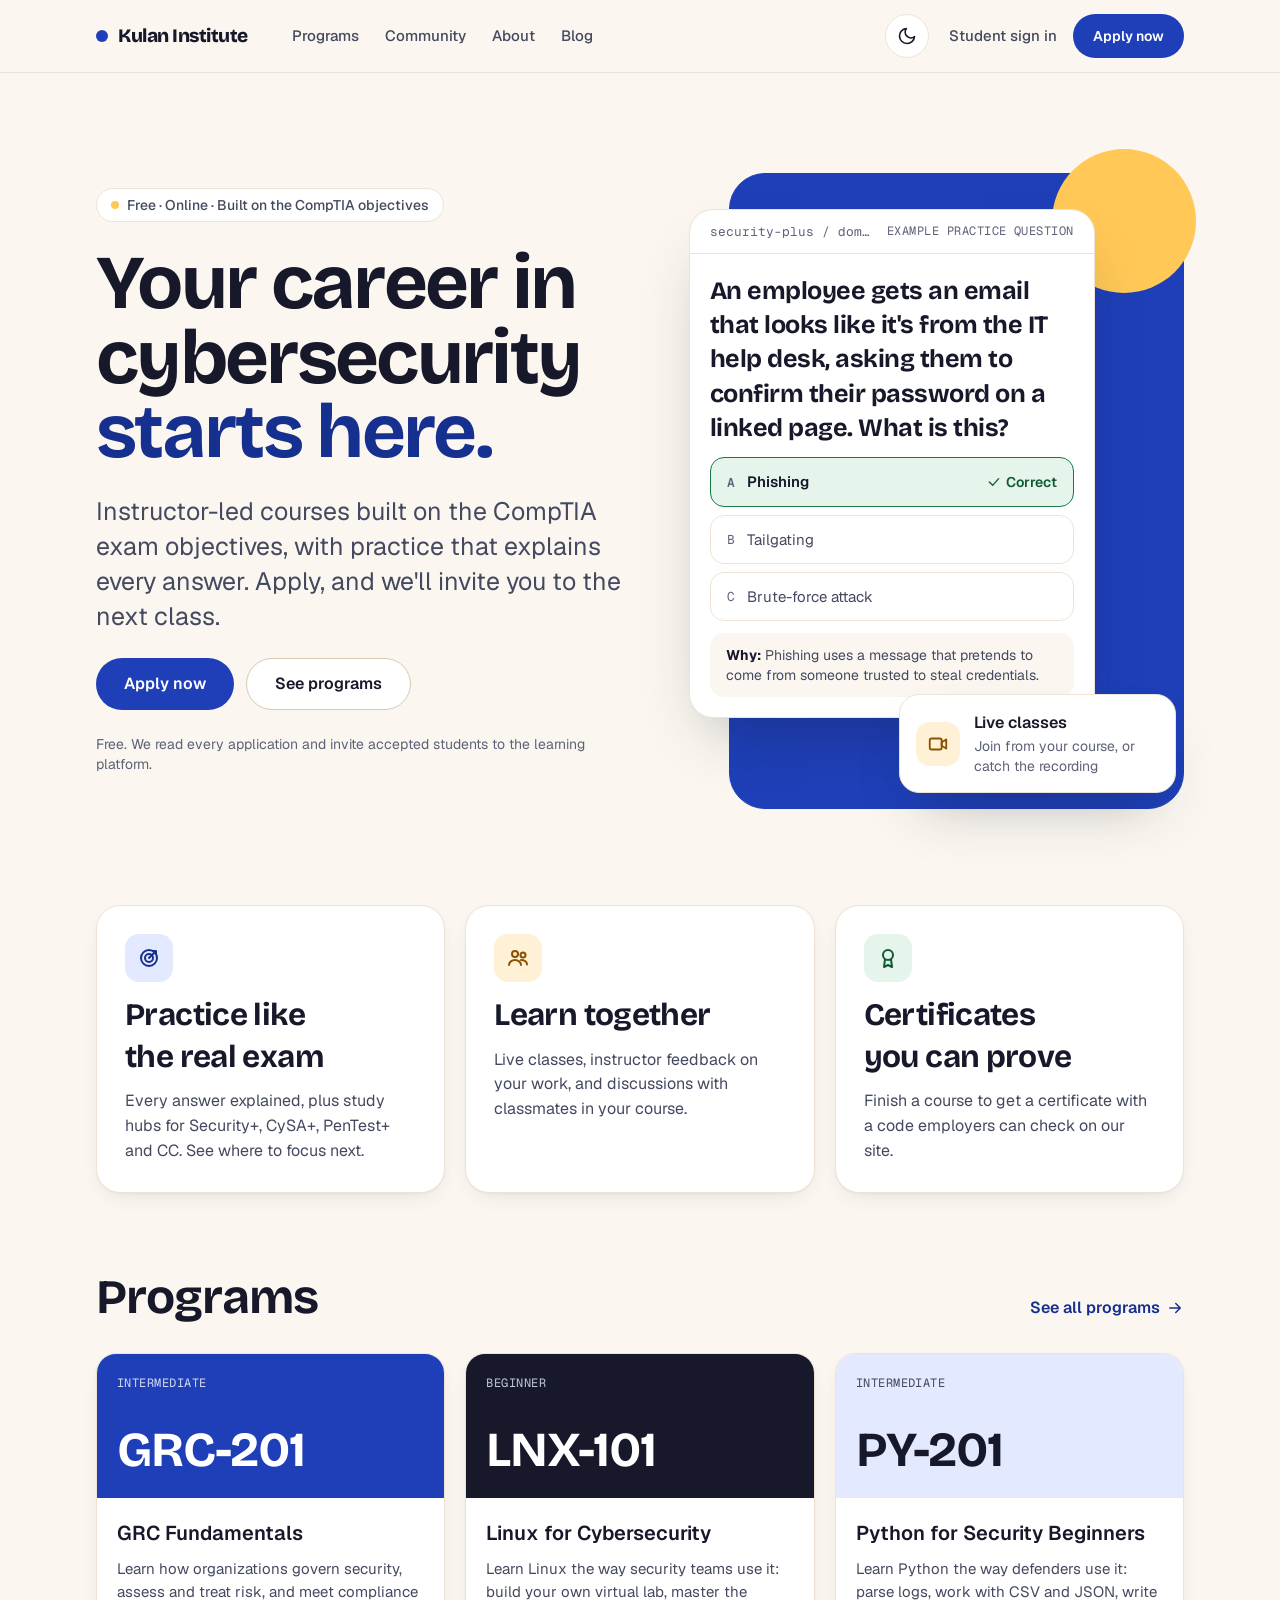
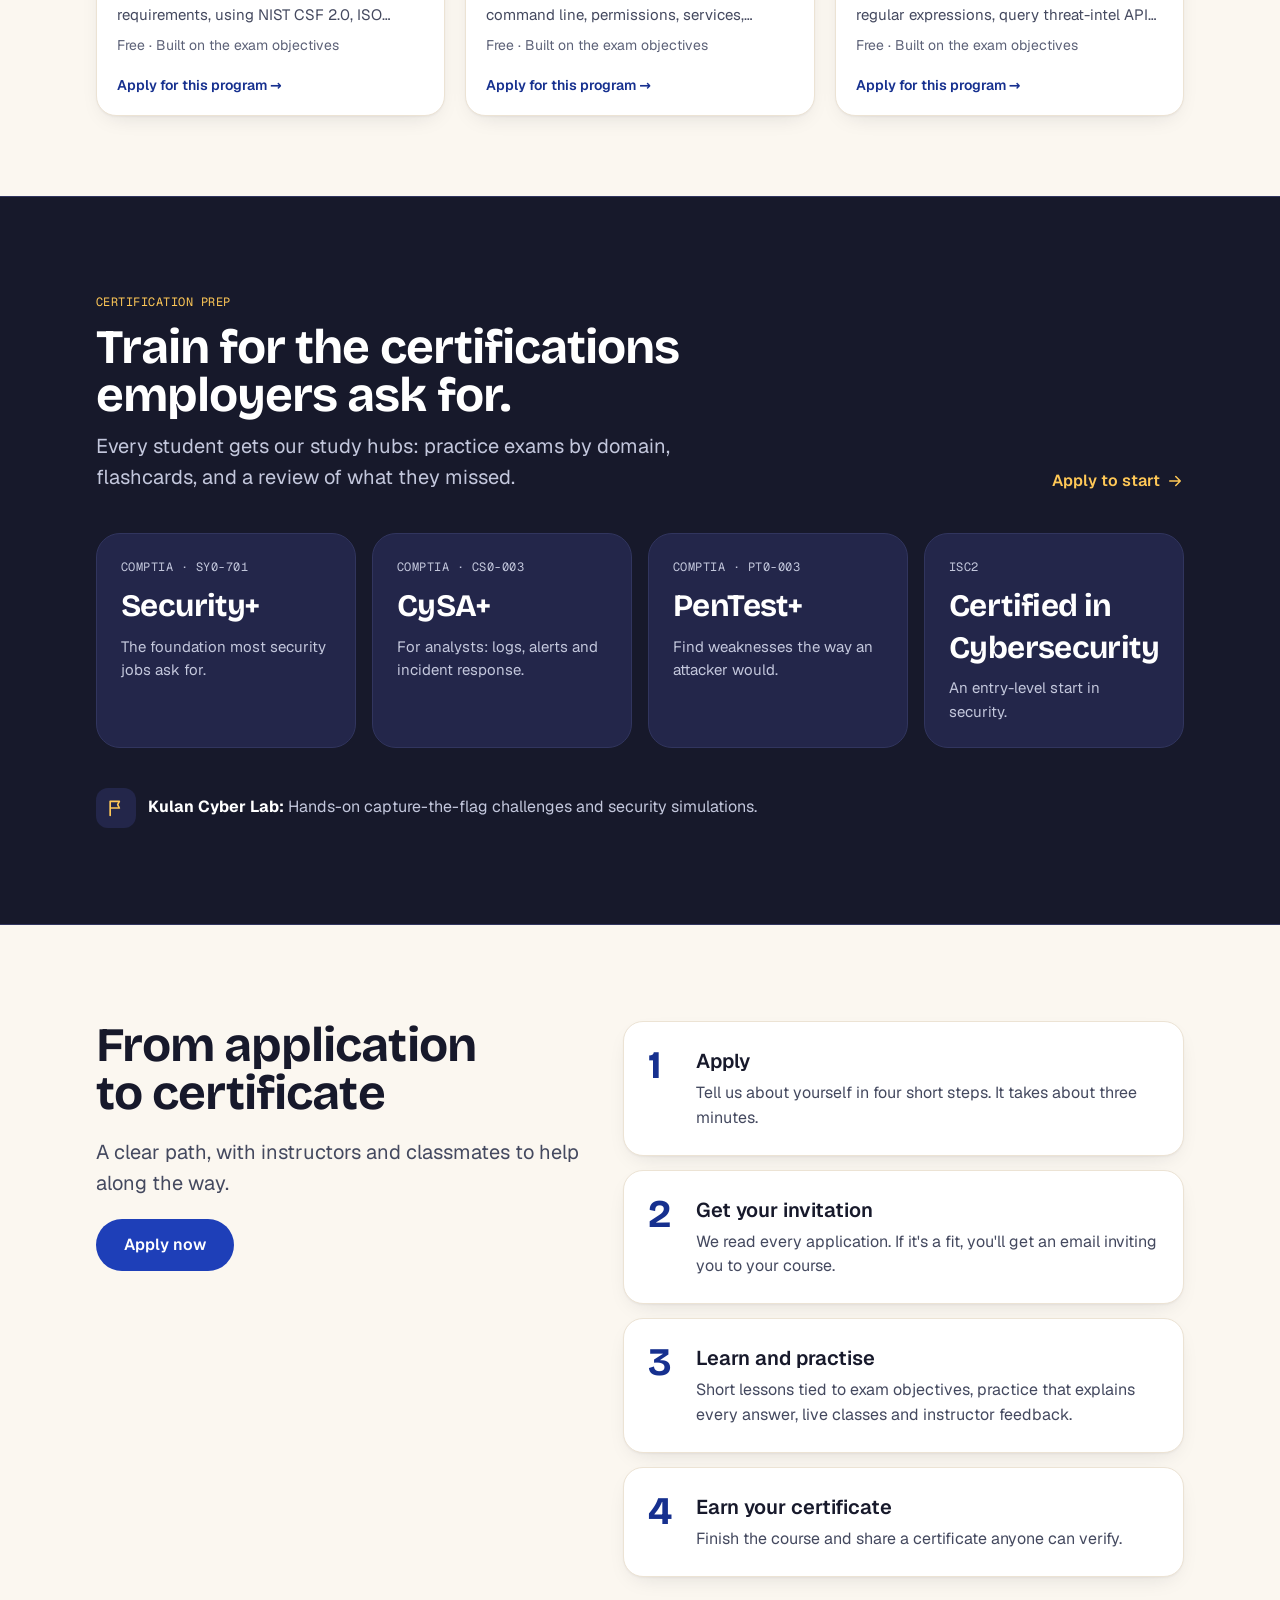
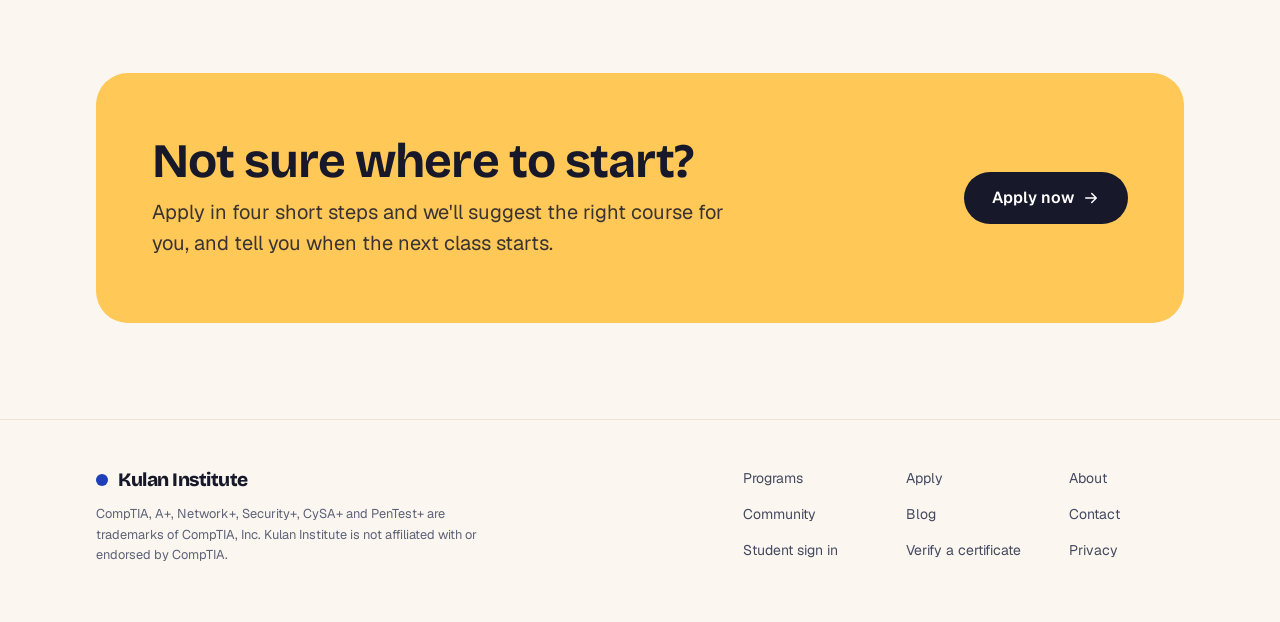
==== index.html @ e656b029 "Publish b460148a99f5a84c5b781f60f6c8ca81918188d3 mmohamud25/Kulan-Institute@b460148a99f5a84c5b781f60" ====
<!DOCTYPE html><html lang="en"><head><meta charSet="utf-8"/><meta http-equiv="Content-Security-Policy" content="default-src 'self'; script-src 'self' 'sha256-tW86dtY5X1+0/aF94Kv2MTaGige12ZD0Zq6XPw1ufGI=' 'sha256-zFhQTEVy5sF8bakN8YIwCkVIJQBaMHvxmwV5rqqHFYQ=' 'sha256-9HtK4V2a8z2kHS2c588suXX6MWH73G07lQlQC1YfA3k=' 'sha256-OBTN3RiyCV4Bq7dFqZ5a2pAXjnCcCYeTJMO2I/LYKeo=' 'sha256-MT/ePLwiXq3DWmVekQsuAyyEf3uRC1UmDjTIJTAAiGM='; style-src 'self' 'unsafe-inline'; img-src 'self' data:; font-src 'self'; connect-src 'self' https://zbwodouiuoxwetddwmei.supabase.co; form-action 'self' https://zbwodouiuoxwetddwmei.supabase.co; object-src 'none'; base-uri 'self'"/><link rel="preconnect" href="/" crossorigin=""/><meta name="viewport" content="width=device-width, initial-scale=1"/><link rel="stylesheet" href="/_next/static/chunks/1cke0y40iogbd.css" data-precedence="next"/><link rel="stylesheet" href="/_next/static/chunks/1tzkw-uop_ett.css" data-precedence="next"/><link rel="preload" as="script" fetchPriority="low" href="/_next/static/chunks/313yavk2nrpv9.js"/><script src="/_next/static/chunks/3w-b7vn2m8xim.js" async=""></script><script src="/_next/static/chunks/1zpm1gtt88qn3.js" async=""></script><script src="/_next/static/chunks/turbopack-3-ry682tkyiqk.js" async=""></script><script src="/_next/static/chunks/2de0nf22rx075.js" async=""></script><script src="/_next/static/chunks/3h77pvfoiylkv.js" async=""></script><script src="/_next/static/chunks/1r2_u93q6wsft.js" async=""></script><title>Kulan Institute: free cybersecurity courses and certification prep</title><meta name="description" content="Free cybersecurity courses built on the CompTIA exam objectives, with practice exams that explain every answer, live classes and certificates anyone can check."/><meta name="referrer" content="strict-origin-when-cross-origin"/><link rel="canonical" href="https://kulaninstitute.org/en/"/><link rel="alternate" hrefLang="en" href="https://kulaninstitute.org/en/"/><link rel="alternate" hrefLang="x-default" href="https://kulaninstitute.org/en/"/><link rel="icon" href="/favicon.ico?favicon.1zvle_rqu9w8g.ico" sizes="32x32" type="image/x-icon"/><link rel="icon" href="/icon.png?icon.43bjktrlpa4pp.png" sizes="96x96" type="image/png"/><link rel="apple-touch-icon" href="/apple-icon.png?apple-icon.1yjdqpex-1wu4.png" sizes="180x180" type="image/png"/><meta name="next-size-adjust" content=""/><script>(function(){try{var m=document.cookie.match(/(?:^|;\s*)kulan-theme=(light|dark)(?:;|$)/);if(m)document.documentElement.setAttribute("data-theme",m[1])}catch(e){}})();</script><script src="/_next/static/chunks/0cz1d0mv5g_q7.js" noModule=""></script></head><body class="bg-paper text-ink"><div hidden=""><!--$--><!--/$--></div><script>(function(){var p=location.pathname,f=p.split("/")[1];if(f==="en")return;
if(f==="so"){var s=p.split("/");p=s[2]==="blog"&&s[3]?"/blog/":p.slice(3)||"/";location.replace("/en"+p+location.search+location.hash);return}
location.replace("/en"+(false&&p!=="/"?p:"/")+location.search+location.hash)})();</script><main id="main" class="mx-auto flex max-w-xl flex-col gap-8 px-4 py-24 sm:px-8"><a class="inline-flex items-center gap-2.5 text-ink" href="/en/"><svg aria-hidden="true" width="12" height="12" viewBox="0 0 12 12" class="shrink-0"><circle cx="6" cy="6" r="6" class="fill-brand-600"></circle></svg><span class="flex flex-col leading-tight"><span class="font-display text-[19px] font-extrabold tracking-tight whitespace-nowrap">Kulan Institute</span></span></a><h1 class="display text-4xl">Kulan Institute</h1><div class="flex flex-wrap gap-3"><a hrefLang="en" class="inline-flex items-center justify-center gap-2 whitespace-nowrap rounded-full font-semibold transition-[color,background-color,border-color,transform] duration-150 enabled:active:scale-[0.98] disabled:cursor-not-allowed disabled:opacity-60 min-h-13 px-7 py-3 text-base bg-brand-600 text-on-brand hover:bg-brand-700" href="/en/">Go to the home page</a></div></main><!--$--><!--/$--><script id="_R_">(globalThis["TURBOPACK"] || (globalThis["TURBOPACK"] = [])).push({"otherChunks":["static/chunks/313yavk2nrpv9.js","static/chunks/3w-b7vn2m8xim.js","static/chunks/1zpm1gtt88qn3.js"],"runtimeModuleIds":[9192]});</script><script src="/_next/static/chunks/313yavk2nrpv9.js" async=""></script><script>(self.__next_f=self.__next_f||[]).push([0])</script><script>self.__next_f.push([1,"1:\"$Sreact.fragment\"\n2:\"/_next/static/chunks/2de0nf22rx075.js\"\n3:I[91791,[\"$2\"],\"default\"]\n4:I[65242,[\"$2\"],\"default\"]\n8:\"/_next/static/chunks/3h77pvfoiylkv.js\"\n9:I[9683,[\"$8\"],\"\"]\nc:\"ViewportBoundary\"\nd:I[5881,[\"$2\"],\"$c\"]\nf:\"MetadataBoundary\"\n10:I[5881,[\"$2\"],\"$f\"]\n11:\"$Sreact.suspense\"\n13:\"/_next/static/chunks/1r2_u93q6wsft.js\"\n14:I[37478,[\"$13\"],\"default\"]\n:HL[\"/_next/static/chunks/1cke0y40iogbd.css\",\"style\"]\n:HL[\"/_next/static/chunks/1tzkw-uop_ett.css\",\"style\"]\n:HC[\"/\",\"\"]\n5:X\n7:[[\"children\",{\"s\":\"__PAGE__\",\"h\":512,\"d\":{\"r\":[\"$\",\"$1\",\"c\",{\"children\":[[[\"$\",\"script\",null,{\"dangerouslySetInnerHTML\":{\"__html\":\"(function(){var p=location.pathname,f=p.split(\\\"/\\\")[1];if(f===\\\"en\\\")return;\\nif(f===\\\"so\\\"){var s=p.split(\\\"/\\\");p=s[2]===\\\"blog\\\"\u0026\u0026s[3]?\\\"/blog/\\\":p.slice(3)||\\\"/\\\";location.replace(\\\"/en\\\"+p+location.search+location.hash);return}\\nlocation.replace(\\\"/en\\\"+(false\u0026\u0026p!==\\\"/\\\"?p:\\\"/\\\")+location.search+location.hash)})();\"}}],[\"$\",\"main\",null,{\"id\":\"main\",\"className\":\"mx-auto flex max-w-xl flex-col gap-8 px-4 py-24 sm:px-8\",\"children\":[[\"$\",\"$L9\",null,{\"href\":\"/en/\",\"className\":\"inline-flex items-center gap-2.5 text-ink\",\"children\":[[\"$\",\"svg\",null,{\"aria-hidden\":\"true\",\"width\":12,\"height\":12,\"viewBox\":\"0 0 12 12\",\"className\":\"shrink-0\",\"children\":[\"$\",\"circle\",null,{\"cx\":\"6\",\"cy\":\"6\",\"r\":\"6\",\"className\":\"fill-brand-600\"}]}],[\"$\",\"span\",null,{\"className\":\"flex flex-col leading-tight\",\"children\":[[\"$\",\"span\",null,{\"className\":\"font-display text-[19px] font-extrabold tracking-tight whitespace-nowrap\",\"children\":\"Kulan Institute\"}],null]}]]}],[\"$\",\"h1\",null,{\"className\":\"display text-4xl\",\"children\":\"Kulan Institute\"}],[\"$\",\"div\",null,{\"className\":\"flex flex-wrap gap-3\",\"children\":[[\"$\",\"$L9\",null,{\"href\":\"/en/\",\"hrefLang\":\"en\",\"className\":\"inline-flex items-center justify-center gap-2 whitespace-nowrap rounded-full font-semibold transition-[color,background-color,border-color,transform] duration-150 enabled:active:scale-[0.98] disabled:cursor-not-allowed disabled:opacity-60 min-h-13 px-7 py-3 text-base bg-brand-600 text-on-brand hover:bg-brand-700\",\"children\":\"Go to the home page\"}],null]}]]}]],[\"$La\"],\"$Lb\"]}],\"p\":false,\"v\":null}}]]\n6:[[\"children\",{\"s\":\"(root)\",\"h\":528,\"d\":{\"r\":[\"$\",\"$1\",\"c\",{\"children\":[[[\"$\",\"link\",\"0\",{\"rel\":\"stylesheet\",\"href\":\"/_next/static/chunks/1cke0y40iogbd.css\",\"precedence\":\"next\",\"crossOrigin\":\"$undefined\",\"nonce\":\"$undefined\"}],[\"$\",\"link\",\"1\",{\"rel\":\"stylesheet\",\"href\":\"/_next/static/chunks/1tzkw-uop_ett.css\",\"precedence\":\"next\",\"crossOrigin\":\"$undefined\",\"nonce\":\"$undefined\"}]],[\"$\",\"html\",null,{\"lang\":\"en\",\"suppressHydrationWarning\":true,\"children\":[[\"$\",\"head\",null,{\"children\":[\"$\",\"script\",null,{\"dangerouslySetInnerHTML\":{\"__html\":\"(function(){try{var m=document.cookie.match(/(?:^|;\\\\s*)kulan-theme=(light|dark)(?:;|$)/);if(m)document.documentElement.setAttribute(\\\"data-theme\\\",m[1])}catch(e){}})();\"}}]}],[\"$\",\"body\",null,{\"className\":\"bg-paper text-ink\",\"children\":[\"$\",\"$L3\",null,{\"parallelRouterKey\":\"children\",\"error\":\"$undefined\",\"errorStyles\":\"$undefined\",\"errorScripts\":\"$undefined\",\"template\":[\"$\",\"$L4\",null,{}],\"templateStyles\":\"$undefined\",\"templateScripts\":\"$undefined\",\"notFound\":[[[\"$\",\"title\",null,{\"children\":\"404: This page could not be found.\"}],[\"$\",\"div\",null,{\"style\":\"$0:t:t:d:r:props:children:1:props:notFound:0:1:props:style\",\"children\":[\"$\",\"div\",null,{\"children\":[[\"$\",\"style\",null,{\"dangerouslySetInnerHTML\":{\"__html\":\"body{color:#000;background:#fff;margin:0}.next-error-h1{border-right:1px solid rgba(0,0,0,.3)}@media (prefers-color-scheme:dark){body{color:#fff;background:#000}.next-error-h1{border-right:1px solid rgba(255,255,255,.3)}}\"}}],[\"$\",\"h1\",null,{\"className\":\"next-error-h1\",\"style\":\"$0:t:t:d:r:props:children:1:props:notFound:0:1:props:children:props:children:1:props:style\",\"children\":404}],[\"$\",\"div\",null,{\"style\":\"$0:t:t:d:r:props:children:1:props:notFound:0:1:props:children:props:children:2:props:style\",\"children\":[\"$\",\"h2\",null,{\"style\":\"$0:t:t:d:r:props:children:1:props:notFound:0:1:props:children:props:children:2:props:children:props:style\",\"children\":\"This page could not be found.\"}]}]]}]}]],[]],\"forbidden\":\"$undefined\",\"unauthorized\":\"$undefined\"}]}]]}]]}],\"p\":false,\"v\":null},\"c\":\"$Q7\"}]]\n0:{\"P\":null,\"c\":[\"\",\"\"],\"q\":\"\",\"i\":false,\"t\":{\"t\":{\"s\":\"\",\"h\":528,\"d\":{\"r\":[\"$\",\"$1\",\"c\",{\"children\":[null,[\"$\",\"$L3\",null,{\"parallelRouterKey\":\"children\",\"error\":\"$undefined\",\"errorStyles\":\"$undefined\",\"errorScripts\":\"$undefined\",\"template\":[\"$\",\"$L4\",null,{}],\"templateStyles\":\"$undefined\",\"templateScripts\":\"$undefined\",\"notFound\":[[[\"$\",\"title\",null,{\"children\":\"404: This page could not be found.\"}],[\"$\",\"div\",null,{\"style\":{\"fontFamily\":\"system-ui,\\\"Segoe UI\\\",Roboto,Helvetica,Arial,sans-serif,\\\"Apple Color Emoji\\\",\\\"Segoe UI Emoji\\\"\",\"height\":\"100vh\",\"textAlign\":\"center\",\"display\":\"flex\",\"flexDirection\":\"column\",\"alignItems\":\"center\",\"justifyContent\":\"center\"},\"children\":[\"$\",\"div\",null,{\"children\":[[\"$\",\"style\",null,{\"dangerouslySetInnerHTML\":{\"__html\":\"body{color:#000;background:#fff;margin:0}.next-error-h1{border-right:1px solid rgba(0,0,0,.3)}@media (prefers-color-scheme:dark){body{color:#fff;background:#000}.next-error-h1{border-right:1px solid rgba(255,255,255,.3)}}\"}}],[\"$\",\"h1\",null,{\"className\":\"next-error-h1\",\"style\":{\"display\":\"inline-block\",\"margin\":\"0 20px 0 0\",\"padding\":\"0 23px 0 0\",\"fontSize\":24,\"fontWeight\":500,\"verticalAlign\":\"top\",\"lineHeight\":\"49px\"},\"children\":404}],[\"$\",\"div\",null,{\"style\":{\"display\":\"inline-block\"},\"children\":[\"$\",\"h2\",null,{\"style\":{\"fontSize\":14,\"fontWeight\":400,\"lineHeight\":\"49px\",\"margin\":0},\"children\":\"This page could not be found.\"}]}]]}]}]],[]],\"forbidden\":\"$undefined\",\"unauthorized\":\"$undefined\"}]]}],\"p\":false,\"v\":\"$5\"},\"c\":\"$Q6\"},\"h\":{\"r\":[\"$\",\"$1\",\"h\",{\"children\":[null,[\"$\",\"$Ld\",null,{\"children\":\"$Le\"}],[\"$\",\"$L10\",null,{\"children\":[[\"$\",\"div\",null,{\"hidden\":true,\"children\":[\"$\",\"$11\",null,{\"name\":\"Next.Metadata\",\"children\":\"$L12\"}]}],null]}],[\"$\",\"meta\",null,{\"name\":\"next-size-adjust\",\"content\":\"\"}]]}],\"p\":false,\"v\":null}},\"m\":\"$undefined\",\"G\":[\"$14\",[[\"$\",\"link\",\"0\",{\"rel\":\"stylesheet\",\"href\":\"/_next/static/chunks/1tzkw-uop_ett.css\",\"precedence\":\"next\",\"crossOrigin\":\"$undefined\",\"nonce\":\"$undefined\"}]]],\"S\":true,\"r\":\"$undefined\",\"s\":\"$undefined\",\"a\":\"$undefined\",\"l\":\"$undefined\",\"p\":\"$undefined\",\"d\":\"$undefined\",\"b\":\"E8shjdt6nTlZBrsT8BH4M\"}\n15:I[5881,[\"$2\"],\"OutletBoundary\"]\n5:C\na:[\"$\",\"script\",\"script-0\",{\"src\":\"/_next/static/chunks/3h77pvfoiylkv.js\",\"async\":true,\"nonce\":\"$undefined\"}]\nb:[\"$\",\"$L15\",null,{\"children\":[\"$\",\"$11\",null,{\"name\":\"Next.MetadataOutlet\",\"children\":\"$@16\"}]}]\ne:[[\"$\",\"meta\",\"0\",{\"charSet\":\"utf-8\"}],[\"$\",\"meta\",\"1\",{\"name\":\"viewport\",\"content\":\"width=device-width, initial-scale=1\"}]]\n17:I[1057,[\"$2\"],\"IconMark\"]\n12:[[\"$\",\"title\",\"0\",{\"children\":\"Kulan Institute: free cybersecurity courses and certification prep\"}],[\"$\",\"meta\",\"1\",{\"name\":\"description\",\"content\":\"Free cybersecurity courses built on the CompTIA exam objectives, with practice exams that explain every answer, live classes and certificates anyone can check.\"}],[\"$\",\"meta\",\"2\",{\"name\":\"referrer\",\"content\":\"strict-origin-when-cross-origin\"}],[\"$\",\"link\",\"3\",{\"rel\":\"canonical\",\"href\":\"https://kulaninstitute.org/en/\"}],[\"$\",\"link\",\"4\",{\"rel\":\"alternate\",\"hrefLang\":\"en\",\"href\":\"https://kulaninstitute.org/en/\"}],[\"$\",\"link\",\"5\",{\"rel\":\"alternate\",\"hrefLang\":\"x-default\",\"href\":\"https://kulaninstitute.org/en/\"}],[\"$\",\"link\",\"6\",{\"rel\":\"icon\",\"href\":\"/favicon.ico?favicon.1zvle_rqu9w8g.ico\",\"sizes\":\"32x32\",\"type\":\"image/x-icon\"}],[\"$\",\"link\",\"7\",{\"rel\":\"icon\",\"href\":\"/icon.png?icon.43bjktrlpa4pp.png\",\"sizes\":\"96x96\",\"type\":\"image/png\"}],[\"$\",\"link\",\"8\",{\"rel\":\"apple-touch-icon\",\"href\":\"/apple-icon.png?apple-icon.1yjdqpex-1wu4.png\",\"sizes\":\"180x180\",\"type\":\"image/png\"}],[\"$\",\"$L17\",\"9\",{}]]\n16:null\n"])</script></body></html>
---- _next/static/chunks/1cke0y40iogbd.css ----
@font-face{font-family:Bricolage Grotesque Variable;font-style:normal;font-display:swap;font-weight:200 800;src:url(../media/bricolage-grotesque-vietnamese-wght-normal.03f_1bxrvnkfd.woff2)format("woff2-variations");unicode-range:U+102-103,U+110-111,U+128-129,U+168-169,U+1A0-1A1,U+1AF-1B0,U+300-301,U+303-304,U+308-309,U+323,U+329,U+1EA0-1EF9,U+20AB}@font-face{font-family:Bricolage Grotesque Variable;font-style:normal;font-display:swap;font-weight:200 800;src:url(../media/bricolage-grotesque-latin-ext-wght-normal.37g1whwfgt7kp.woff2)format("woff2-variations");unicode-range:U+100-2BA,U+2BD-2C5,U+2C7-2CC,U+2CE-2D7,U+2DD-2FF,U+304,U+308,U+329,U+1D00-1DBF,U+1E00-1E9F,U+1EF2-1EFF,U+2020,U+20A0-20AB,U+20AD-20C0,U+2113,U+2C60-2C7F,U+A720-A7FF}@font-face{font-family:Bricolage Grotesque Variable;font-style:normal;font-display:swap;font-weight:200 800;src:url(../media/bricolage-grotesque-latin-wght-normal.1iqnhac4m3hwo.woff2)format("woff2-variations");unicode-range:U+??,U+131,U+152-153,U+2BB-2BC,U+2C6,U+2DA,U+2DC,U+304,U+308,U+329,U+2000-206F,U+20AC,U+2122,U+2191,U+2193,U+2212,U+2215,U+FEFF,U+FFFD}
@font-face{font-family:Geist Variable;font-style:normal;font-display:swap;font-weight:100 900;src:url(../media/geist-cyrillic-ext-wght-normal.1o60yhwqd7ueg.woff2)format("woff2-variations");unicode-range:U+460-52F,U+1C80-1C8A,U+20B4,U+2DE0-2DFF,U+A640-A69F,U+FE2E-FE2F}@font-face{font-family:Geist Variable;font-style:normal;font-display:swap;font-weight:100 900;src:url(../media/geist-cyrillic-wght-normal.0n0q_nh7u2mrm.woff2)format("woff2-variations");unicode-range:U+301,U+400-45F,U+490-491,U+4B0-4B1,U+2116}@font-face{font-family:Geist Variable;font-style:normal;font-display:swap;font-weight:100 900;src:url(../media/geist-vietnamese-wght-normal.0nt7ek_nfk5a4.woff2)format("woff2-variations");unicode-range:U+102-103,U+110-111,U+128-129,U+168-169,U+1A0-1A1,U+1AF-1B0,U+300-301,U+303-304,U+308-309,U+323,U+329,U+1EA0-1EF9,U+20AB}@font-face{font-family:Geist Variable;font-style:normal;font-display:swap;font-weight:100 900;src:url(../media/geist-latin-ext-wght-normal.39q78sztp1ci5.woff2)format("woff2-variations");unicode-range:U+100-2BA,U+2BD-2C5,U+2C7-2CC,U+2CE-2D7,U+2DD-2FF,U+304,U+308,U+329,U+1D00-1DBF,U+1E00-1E9F,U+1EF2-1EFF,U+2020,U+20A0-20AB,U+20AD-20C0,U+2113,U+2C60-2C7F,U+A720-A7FF}@font-face{font-family:Geist Variable;font-style:normal;font-display:swap;font-weight:100 900;src:url(../media/geist-latin-wght-normal.20f3xrkj613ah.woff2)format("woff2-variations");unicode-range:U+??,U+131,U+152-153,U+2BB-2BC,U+2C6,U+2DA,U+2DC,U+304,U+308,U+329,U+2000-206F,U+20AC,U+2122,U+2191,U+2193,U+2212,U+2215,U+FEFF,U+FFFD}
---- _next/static/chunks/1tzkw-uop_ett.css ----
@layer properties{@supports (((-webkit-hyphens:none)) and (not (margin-trim:inline))) or ((-moz-orient:inline) and (not (color:rgb(from red r g b)))){*,:before,:after,::backdrop{--tw-divide-y-reverse:0;--tw-border-style:solid;--tw-leading:initial;--tw-font-weight:initial;--tw-tracking:initial;--tw-ordinal:initial;--tw-slashed-zero:initial;--tw-numeric-figure:initial;--tw-numeric-spacing:initial;--tw-numeric-fraction:initial;--tw-shadow:0 0 #0000;--tw-shadow-color:initial;--tw-shadow-alpha:100%;--tw-inset-shadow:0 0 #0000;--tw-inset-shadow-color:initial;--tw-inset-shadow-alpha:100%;--tw-ring-color:initial;--tw-ring-shadow:0 0 #0000;--tw-inset-ring-color:initial;--tw-inset-ring-shadow:0 0 #0000;--tw-ring-inset:initial;--tw-ring-offset-width:0px;--tw-ring-offset-color:#fff;--tw-ring-offset-shadow:0 0 #0000;--tw-backdrop-blur:initial;--tw-backdrop-brightness:initial;--tw-backdrop-contrast:initial;--tw-backdrop-grayscale:initial;--tw-backdrop-hue-rotate:initial;--tw-backdrop-invert:initial;--tw-backdrop-opacity:initial;--tw-backdrop-saturate:initial;--tw-backdrop-sepia:initial;--tw-duration:initial;--tw-outline-style:solid;--tw-content:"";--tw-translate-x:0;--tw-translate-y:0;--tw-translate-z:0;--tw-blur:initial;--tw-brightness:initial;--tw-contrast:initial;--tw-grayscale:initial;--tw-hue-rotate:initial;--tw-invert:initial;--tw-opacity:initial;--tw-saturate:initial;--tw-sepia:initial;--tw-drop-shadow:initial;--tw-drop-shadow-color:initial;--tw-drop-shadow-alpha:100%;--tw-drop-shadow-size:initial}}}@layer theme{:root,:host{--font-sans:"Geist Variable", "Geist", ui-sans-serif, system-ui, -apple-system, "Segoe UI", sans-serif;--font-mono:"Geist Mono Variable", "Geist Mono", ui-monospace, "SF Mono", Menlo, monospace;--color-amber-100:#fff1d6;--color-amber-800:#8a5200;--color-white:#fff;--spacing:.25rem;--container-sm:24rem;--container-md:28rem;--container-xl:36rem;--container-2xl:42rem;--container-3xl:48rem;--container-6xl:72rem;--text-xs:.8rem;--text-xs--line-height:calc(1 / .75);--text-sm:.875rem;--text-sm--line-height:calc(1.25 / .875);--text-base:1rem;--text-base--line-height:calc(1.5 / 1);--text-lg:1.25rem;--text-lg--line-height:calc(1.75 / 1.125);--text-xl:1.5625rem;--text-xl--line-height:calc(1.75 / 1.25);--text-2xl:1.953rem;--text-2xl--line-height:calc(2 / 1.5);--text-3xl:2.441rem;--text-3xl--line-height:calc(2.25 / 1.875);--text-4xl:3.052rem;--text-4xl--line-height:calc(2.5 / 2.25);--text-5xl:3rem;--text-5xl--line-height:1;--font-weight-medium:500;--font-weight-semibold:600;--font-weight-extrabold:800;--tracking-tight:-.025em;--leading-tight:1.25;--leading-snug:1.375;--leading-relaxed:1.625;--blur-md:12px;--default-transition-duration:.15s;--default-transition-timing-function:cubic-bezier(.4, 0, .2, 1);--default-font-family:var(--font-sans);--default-mono-font-family:var(--font-mono);--color-brand-50:#eef2ff;--color-brand-100:#e3e9ff;--color-brand-300:#8fa8ff;--color-brand-600:#1e3fb8;--color-brand-700:#16308f;--color-on-brand:#fff;--color-warm:#ffc857;--color-on-warm:#17192b;--color-slab:#1e3fb8;--color-slab-line:#1e3fb8;--color-night:#17192b;--color-night-raised:#23264a;--color-night-line:#31355e;--color-night-muted:#c3c7dc;--color-ink:#17192b;--color-ink-muted:#44495f;--color-ink-faint:#5d6278;--color-line:#ece3d4;--color-line-strong:#d6cab5;--color-paper:#fbf7f0;--color-surface:#fff;--color-pass-50:#e6f5ec;--color-pass-700:#157a46;--color-pass-800:#0e5a33;--color-danger:#b42318;--color-danger-50:#fbe7e5;--font-display:"Bricolage Grotesque Variable", "Bricolage Grotesque", ui-sans-serif, system-ui, sans-serif;--radius-control:12px;--radius-panel:20px;--shadow-card:0 1px 2px #17192b0a, 0 8px 24px -12px #17192b2e;--shadow-float:0 30px 60px -24px #17192b59}}@layer base{*,:after,:before,::backdrop{box-sizing:border-box;border:0 solid;margin:0;padding:0}::file-selector-button{box-sizing:border-box;border:0 solid;margin:0;padding:0}html,:host{-webkit-text-size-adjust:100%;tab-size:4;line-height:1.5;font-family:var(--default-font-family,-apple-system, BlinkMacSystemFont, "Segoe UI", Roboto, "Helvetica Neue", "Noto Sans", Arial, sans-serif, "Apple Color Emoji", "Segoe UI Emoji", "Segoe UI Symbol", "Noto Color Emoji");font-feature-settings:var(--default-font-feature-settings,normal);font-variation-settings:var(--default-font-variation-settings,normal);-webkit-tap-highlight-color:transparent}hr{height:0;color:inherit;border-top-width:1px}abbr:where([title]){-webkit-text-decoration:underline dotted;text-decoration:underline dotted}h1,h2,h3,h4,h5,h6{font-size:inherit;font-weight:inherit}a{color:inherit;-webkit-text-decoration:inherit;-webkit-text-decoration:inherit;-webkit-text-decoration:inherit;-webkit-text-decoration:inherit;text-decoration:inherit}b,strong{font-weight:bolder}code,kbd,samp,pre{font-family:var(--default-mono-font-family,ui-monospace, SFMono-Regular, Menlo, Monaco, Consolas, "Liberation Mono", "Courier New", monospace);font-feature-settings:var(--default-mono-font-feature-settings,normal);font-variation-settings:var(--default-mono-font-variation-settings,normal);font-size:1em}small{font-size:80%}sub,sup{vertical-align:baseline;font-size:75%;line-height:0;position:relative}sub{bottom:-.25em}sup{top:-.5em}table{text-indent:0;border-color:inherit;border-collapse:collapse}:-moz-focusring:where(:not(iframe)){outline:auto}progress{vertical-align:baseline}summary{display:list-item}ol,ul,menu{list-style:none}img,svg,video,canvas,audio,iframe,embed,object{vertical-align:middle;display:block}img,video{max-width:100%;height:auto}button,input,select,optgroup,textarea{font:inherit;font-feature-settings:inherit;font-variation-settings:inherit;letter-spacing:inherit;color:inherit;opacity:1;background-color:#0000;border-radius:0}::file-selector-button{font:inherit;font-feature-settings:inherit;font-variation-settings:inherit;letter-spacing:inherit;color:inherit;opacity:1;background-color:#0000;border-radius:0}:where(select:is([multiple],[size])) optgroup{font-weight:bolder}:where(select:is([multiple],[size])) optgroup option{padding-inline-start:20px}::file-selector-button{margin-inline-end:4px}::placeholder{opacity:1}@supports (not ((-webkit-appearance:-apple-pay-button))) or (contain-intrinsic-size:1px){::placeholder{color:currentColor}@supports (color:color-mix(in lab, red, red)){::placeholder{color:color-mix(in oklab, currentcolor 50%, transparent)}}}textarea{resize:vertical}::-webkit-search-decoration{-webkit-appearance:none}::-webkit-date-and-time-value{min-height:1lh;text-align:inherit}::-webkit-datetime-edit{display:inline-flex}::-webkit-datetime-edit-fields-wrapper{padding:0}::-webkit-datetime-edit{padding-block:0}::-webkit-datetime-edit-year-field{padding-block:0}::-webkit-datetime-edit-month-field{padding-block:0}::-webkit-datetime-edit-day-field{padding-block:0}::-webkit-datetime-edit-hour-field{padding-block:0}::-webkit-datetime-edit-minute-field{padding-block:0}::-webkit-datetime-edit-second-field{padding-block:0}::-webkit-datetime-edit-millisecond-field{padding-block:0}::-webkit-datetime-edit-meridiem-field{padding-block:0}::-webkit-calendar-picker-indicator{line-height:1}:-moz-ui-invalid{box-shadow:none}button,input:where([type=button],[type=reset],[type=submit]){appearance:button}::file-selector-button{appearance:button}::-webkit-inner-spin-button{height:auto}::-webkit-outer-spin-button{height:auto}[hidden]:where(:not([hidden=until-found])){display:none!important}:root{--lightningcss-light:initial;--lightningcss-dark: ;color-scheme:light}:root[data-theme=dark]{--lightningcss-light: ;--lightningcss-dark:initial;color-scheme:dark;--color-brand-50:#5eead414;--color-brand-100:#5eead424;--color-brand-200:#5eead447;--color-brand-300:#2dd4bf;--color-brand-600:#5eead4;--color-brand-700:#7cf0de;--color-on-brand:#04201c;--color-warm:#f5a524;--color-on-warm:#1a1204;--color-slab:#0a1c20;--color-slab-line:#134e4a;--color-night:#141e2d;--color-night-raised:#1d2a3d;--color-night-line:#2a3a52;--color-night-muted:#a9b6c6;--color-ink:#e6edf5;--color-ink-muted:#b0bccb;--color-ink-faint:#8a97aa;--color-line:#1c2738;--color-line-strong:#2c3a50;--color-paper:#070b12;--color-surface:#0c121c;--color-amber-100:#f5a52424;--color-amber-500:#f5a524;--color-amber-800:#f7c56f;--color-pass-50:#34d3991f;--color-pass-700:#34d399;--color-pass-800:#7ee8c0;--color-danger:#ff8a80;--color-danger-50:#ff8a801f;--shadow-card:0 1px 0 #ffffff08 inset, 0 12px 32px -16px #000000b3;--shadow-float:0 40px 80px -30px #000000d9}@media (prefers-color-scheme:dark){:root:not([data-theme=light]){--lightningcss-light: ;--lightningcss-dark:initial;color-scheme:dark;--color-brand-50:#5eead414;--color-brand-100:#5eead424;--color-brand-200:#5eead447;--color-brand-300:#2dd4bf;--color-brand-600:#5eead4;--color-brand-700:#7cf0de;--color-on-brand:#04201c;--color-warm:#f5a524;--color-on-warm:#1a1204;--color-slab:#0a1c20;--color-slab-line:#134e4a;--color-night:#141e2d;--color-night-raised:#1d2a3d;--color-night-line:#2a3a52;--color-night-muted:#a9b6c6;--color-ink:#e6edf5;--color-ink-muted:#b0bccb;--color-ink-faint:#8a97aa;--color-line:#1c2738;--color-line-strong:#2c3a50;--color-paper:#070b12;--color-surface:#0c121c;--color-amber-100:#f5a52424;--color-amber-500:#f5a524;--color-amber-800:#f7c56f;--color-pass-50:#34d3991f;--color-pass-700:#34d399;--color-pass-800:#7ee8c0;--color-danger:#ff8a80;--color-danger-50:#ff8a801f;--shadow-card:0 1px 0 #ffffff08 inset, 0 12px 32px -16px #000000b3;--shadow-float:0 40px 80px -30px #000000d9}}html{background:var(--color-paper);color:var(--color-ink);font-family:var(--font-sans);-webkit-font-smoothing:antialiased}:focus-visible{outline:2px solid var(--color-brand-600);outline-offset:2px}.when-dark{display:none}:root[data-theme=dark] .when-dark{display:revert}:root[data-theme=dark] .when-light{display:none}@media (prefers-color-scheme:dark){:root:not([data-theme=light]) .when-dark{display:revert}:root:not([data-theme=light]) .when-light{display:none}}.night-grid{background-size:48px 48px}:root[data-theme=dark] .night-grid{background-image:linear-gradient(#ffffff09 1px,#0000 1px),linear-gradient(90deg,#ffffff09 1px,#0000 1px)}@media (prefers-color-scheme:dark){:root:not([data-theme=light]) .night-grid{background-image:linear-gradient(#ffffff09 1px,#0000 1px),linear-gradient(90deg,#ffffff09 1px,#0000 1px)}}@media (prefers-reduced-motion:reduce){*,:before,:after{transition-duration:.01ms!important;animation-duration:.01ms!important}}body{min-height:100dvh;font-size:var(--text-base);line-height:1.55}h1,h2,h3{text-wrap:balance}}@layer components{.display{font-family:var(--font-display);letter-spacing:-.02em;font-weight:700;line-height:1.08}.eyebrow{font-family:var(--font-mono);letter-spacing:.04em;text-transform:uppercase;font-size:.75rem}.field{border:1px solid var(--color-line-strong);border-radius:var(--radius-control);background:var(--color-surface);width:100%;min-height:2.75rem;font-size:var(--text-sm);color:var(--color-ink);padding:.6rem .8rem;display:block}.field:focus{outline:2px solid var(--color-brand-600);outline-offset:0;border-color:var(--color-brand-600)}textarea.field{min-height:6rem}.field[aria-invalid=true]{border-color:var(--color-danger)}.label{font-size:var(--text-sm);margin-bottom:.35rem;font-weight:500;display:block}.panel{background:var(--color-surface);border:1px solid var(--color-line);border-radius:var(--radius-panel)}.prose-post{max-width:68ch;font-size:1.0625rem;line-height:1.7}.prose-post h2{font-family:var(--font-display);font-size:var(--text-xl);letter-spacing:-.01em;margin:2rem 0 .75rem;font-weight:700}.prose-post h3{font-size:var(--text-lg);margin:1.5rem 0 .5rem;font-weight:600}.prose-post p,.prose-post ul,.prose-post ol{margin:0 0 1rem}.prose-post ul{padding-left:1.25rem;list-style:outside}.prose-post ol{padding-left:1.25rem;list-style:decimal}.prose-post li+li{margin-top:.35rem}.prose-post a{color:var(--color-brand-700);text-underline-offset:3px;text-decoration:underline}.prose-post code{font-family:var(--font-mono);background:var(--color-brand-50);border-radius:4px;padding:.1rem .3rem;font-size:.92em}.prose-post pre{background:var(--color-night);color:#e6edf5;border-radius:var(--radius-panel);margin:0 0 1rem;padding:1rem;overflow-x:auto}.prose-post pre code{background:0 0;padding:0}.prose-post blockquote{background:var(--color-amber-100);border-radius:var(--radius-panel);margin:0 0 1rem;padding:1rem 1.25rem}.prose-post blockquote>:last-child{margin-bottom:0}.prose-post table{border-collapse:collapse;max-width:100%;margin-bottom:1rem;font-size:.9375rem;display:block;overflow-x:auto}.prose-post th{background:var(--color-paper);font-weight:600}.prose-post th,.prose-post td{border:1px solid var(--color-line);text-align:left;padding:.6rem .9rem}}@layer utilities{.visible{visibility:visible}.sr-only{clip-path:inset(50%);white-space:nowrap;border-width:0;width:1px;height:1px;margin:-1px;padding:0;position:absolute;overflow:hidden}.absolute{position:absolute}.relative{position:relative}.static{position:static}.sticky{position:sticky}.inset-\[1\.25rem_0_0_2\.5rem\]{inset:1.25rem 0 0 2.5rem}.inset-y-0{inset-block:0}.-top-1{top:calc(var(--spacing) * -1)}.top-0{top:0}.-right-3{right:calc(var(--spacing) * -3)}.right-0{right:0}.-left-\[9999px\]{left:-9999px}.left-0{left:0}.z-40{z-index:40}.m-0{margin:0}.mx-auto{margin-inline:auto}.my-2{margin-block:calc(var(--spacing) * 2)}.-mt-1{margin-top:calc(var(--spacing) * -1)}.-mt-6{margin-top:calc(var(--spacing) * -6)}.mt-1{margin-top:var(--spacing)}.mt-2{margin-top:calc(var(--spacing) * 2)}.mt-14{margin-top:calc(var(--spacing) * 14)}.mt-auto{margin-top:auto}.mr-2{margin-right:calc(var(--spacing) * 2)}.mb-2{margin-bottom:calc(var(--spacing) * 2)}.mb-8{margin-bottom:calc(var(--spacing) * 8)}.ml-4{margin-left:calc(var(--spacing) * 4)}.ml-auto{margin-left:auto}.line-clamp-3{-webkit-line-clamp:3;-webkit-box-orient:vertical;display:-webkit-box;overflow:hidden}.block{display:block}.contents{display:contents}.flex{display:flex}.grid{display:grid}.hidden{display:none}.inline{display:inline}.inline-flex{display:inline-flex}.inline-grid{display:inline-grid}.size-2{width:calc(var(--spacing) * 2);height:calc(var(--spacing) * 2)}.size-9{width:calc(var(--spacing) * 9);height:calc(var(--spacing) * 9)}.size-10{width:calc(var(--spacing) * 10);height:calc(var(--spacing) * 10)}.size-11{width:calc(var(--spacing) * 11);height:calc(var(--spacing) * 11)}.size-12{width:calc(var(--spacing) * 12);height:calc(var(--spacing) * 12)}.size-28{width:calc(var(--spacing) * 28);height:calc(var(--spacing) * 28)}.h-1\.5{height:calc(var(--spacing) * 1.5)}.h-2{height:calc(var(--spacing) * 2)}.h-18{height:calc(var(--spacing) * 18)}.h-36{height:calc(var(--spacing) * 36)}.h-px{height:1px}.min-h-9{min-height:calc(var(--spacing) * 9)}.min-h-10{min-height:calc(var(--spacing) * 10)}.min-h-11{min-height:calc(var(--spacing) * 11)}.min-h-13{min-height:calc(var(--spacing) * 13)}.min-h-32{min-height:calc(var(--spacing) * 32)}.min-h-36{min-height:calc(var(--spacing) * 36)}.min-h-dvh{min-height:100dvh}.w-7{width:calc(var(--spacing) * 7)}.w-64{width:calc(var(--spacing) * 64)}.w-\[80\%\]{width:80%}.w-\[92\%\]{width:92%}.w-full{width:100%}.w-px{width:1px}.max-w-2xl{max-width:var(--container-2xl)}.max-w-3xl{max-width:var(--container-3xl)}.max-w-6xl{max-width:var(--container-6xl)}.max-w-\[30em\]{max-width:30em}.max-w-\[34em\]{max-width:34em}.max-w-\[56ch\]{max-width:56ch}.max-w-\[70ch\]{max-width:70ch}.max-w-md{max-width:var(--container-md)}.max-w-sm{max-width:var(--container-sm)}.max-w-xl{max-width:var(--container-xl)}.min-w-0{min-width:0}.flex-1{flex:1}.shrink-0{flex-shrink:0}.cursor-pointer{cursor:pointer}.scroll-mt-20{scroll-margin-top:calc(var(--spacing) * 20)}.list-none{list-style-type:none}.grid-cols-2{grid-template-columns:repeat(2,minmax(0,1fr))}.grid-cols-4{grid-template-columns:repeat(4,minmax(0,1fr))}.grid-cols-\[repeat\(auto-fill\,minmax\(19rem\,1fr\)\)\]{grid-template-columns:repeat(auto-fill,minmax(19rem,1fr))}.flex-col{flex-direction:column}.flex-wrap{flex-wrap:wrap}.place-items-center{place-items:center}.items-center{align-items:center}.items-end{align-items:flex-end}.items-start{align-items:flex-start}.justify-between{justify-content:space-between}.justify-center{justify-content:center}.gap-1{gap:var(--spacing)}.gap-1\.5{gap:calc(var(--spacing) * 1.5)}.gap-2{gap:calc(var(--spacing) * 2)}.gap-2\.5{gap:calc(var(--spacing) * 2.5)}.gap-3{gap:calc(var(--spacing) * 3)}.gap-3\.5{gap:calc(var(--spacing) * 3.5)}.gap-4{gap:calc(var(--spacing) * 4)}.gap-5{gap:calc(var(--spacing) * 5)}.gap-6{gap:calc(var(--spacing) * 6)}.gap-8{gap:calc(var(--spacing) * 8)}.gap-10{gap:calc(var(--spacing) * 10)}.gap-12{gap:calc(var(--spacing) * 12)}.gap-14{gap:calc(var(--spacing) * 14)}.gap-x-0\.5{column-gap:calc(var(--spacing) * .5)}.gap-x-4{column-gap:calc(var(--spacing) * 4)}.gap-x-6{column-gap:calc(var(--spacing) * 6)}.gap-x-12{column-gap:calc(var(--spacing) * 12)}.gap-y-2\.5{row-gap:calc(var(--spacing) * 2.5)}.gap-y-3{row-gap:calc(var(--spacing) * 3)}:where(.divide-y>:not(:last-child)){--tw-divide-y-reverse:0;border-bottom-style:var(--tw-border-style);border-top-style:var(--tw-border-style);border-top-width:calc(1px * var(--tw-divide-y-reverse));border-bottom-width:calc(1px * calc(1 - var(--tw-divide-y-reverse)))}:where(.divide-line>:not(:last-child)){border-color:var(--color-line)}.self-start{align-self:flex-start}.truncate{text-overflow:ellipsis;white-space:nowrap;overflow:hidden}.overflow-hidden{overflow:hidden}.rounded-\[12px\]{border-radius:12px}.rounded-\[14px\]{border-radius:14px}.rounded-\[20px\]{border-radius:20px}.rounded-\[24px\]{border-radius:24px}.rounded-\[32px\]{border-radius:32px}.rounded-\[36px\]{border-radius:36px}.rounded-\[var\(--radius-control\)\]{border-radius:var(--radius-control)}.rounded-\[var\(--radius-panel\)\]{border-radius:var(--radius-panel)}.rounded-full{border-radius:2147483647px}.border{border-style:var(--tw-border-style);border-width:1px}.border-\[1\.5px\]{border-style:var(--tw-border-style);border-width:1.5px}.border-y{border-block-style:var(--tw-border-style);border-block-width:1px}.border-t{border-top-style:var(--tw-border-style);border-top-width:1px}.border-t-2{border-top-style:var(--tw-border-style);border-top-width:2px}.border-b{border-bottom-style:var(--tw-border-style);border-bottom-width:1px}.border-brand-600{border-color:var(--color-brand-600)}.border-danger{border-color:var(--color-danger)}.border-line{border-color:var(--color-line)}.border-line-strong{border-color:var(--color-line-strong)}.border-night-line{border-color:var(--color-night-line)}.border-pass-700{border-color:var(--color-pass-700)}.border-slab-line{border-color:var(--color-slab-line)}.bg-\[\#17192b\]{background-color:#17192b}.bg-amber-100{background-color:var(--color-amber-100)}.bg-brand-100{background-color:var(--color-brand-100)}.bg-brand-600{background-color:var(--color-brand-600)}.bg-danger-50{background-color:var(--color-danger-50)}.bg-night{background-color:var(--color-night)}.bg-night-raised{background-color:var(--color-night-raised)}.bg-paper{background-color:var(--color-paper)}.bg-paper\/85{background-color:#fbf7f0d9}@supports (color:color-mix(in lab, red, red)){.bg-paper\/85{background-color:color-mix(in oklab, var(--color-paper) 85%, transparent)}}.bg-pass-50{background-color:var(--color-pass-50)}.bg-pass-700{background-color:var(--color-pass-700)}.bg-slab{background-color:var(--color-slab)}.bg-surface{background-color:var(--color-surface)}.bg-warm{background-color:var(--color-warm)}.fill-brand-600{fill:var(--color-brand-600)}.p-2{padding:calc(var(--spacing) * 2)}.p-4{padding:calc(var(--spacing) * 4)}.p-5{padding:calc(var(--spacing) * 5)}.p-6{padding:calc(var(--spacing) * 6)}.p-7{padding:calc(var(--spacing) * 7)}.p-8{padding:calc(var(--spacing) * 8)}.px-2{padding-inline:calc(var(--spacing) * 2)}.px-2\.5{padding-inline:calc(var(--spacing) * 2.5)}.px-3{padding-inline:calc(var(--spacing) * 3)}.px-3\.5{padding-inline:calc(var(--spacing) * 3.5)}.px-4{padding-inline:calc(var(--spacing) * 4)}.px-5{padding-inline:calc(var(--spacing) * 5)}.px-7{padding-inline:calc(var(--spacing) * 7)}.py-0\.5{padding-block:calc(var(--spacing) * .5)}.py-1\.5{padding-block:calc(var(--spacing) * 1.5)}.py-2{padding-block:calc(var(--spacing) * 2)}.py-2\.5{padding-block:calc(var(--spacing) * 2.5)}.py-3{padding-block:calc(var(--spacing) * 3)}.py-6{padding-block:calc(var(--spacing) * 6)}.py-12{padding-block:calc(var(--spacing) * 12)}.py-14{padding-block:calc(var(--spacing) * 14)}.py-16{padding-block:calc(var(--spacing) * 16)}.py-20{padding-block:calc(var(--spacing) * 20)}.py-24{padding-block:calc(var(--spacing) * 24)}.pt-3{padding-top:calc(var(--spacing) * 3)}.pt-4{padding-top:calc(var(--spacing) * 4)}.pt-5{padding-top:calc(var(--spacing) * 5)}.pt-6{padding-top:calc(var(--spacing) * 6)}.pt-8{padding-top:calc(var(--spacing) * 8)}.pt-12{padding-top:calc(var(--spacing) * 12)}.pt-14{padding-top:calc(var(--spacing) * 14)}.pb-4{padding-bottom:calc(var(--spacing) * 4)}.pb-12{padding-bottom:calc(var(--spacing) * 12)}.pb-14{padding-bottom:calc(var(--spacing) * 14)}.pb-20{padding-bottom:calc(var(--spacing) * 20)}.text-center{text-align:center}.font-display{font-family:var(--font-display)}.font-mono{font-family:var(--font-mono)}.text-2xl{font-size:var(--text-2xl);line-height:var(--tw-leading,var(--text-2xl--line-height))}.text-3xl{font-size:var(--text-3xl);line-height:var(--tw-leading,var(--text-3xl--line-height))}.text-4xl{font-size:var(--text-4xl);line-height:var(--tw-leading,var(--text-4xl--line-height))}.text-base{font-size:var(--text-base);line-height:var(--tw-leading,var(--text-base--line-height))}.text-lg{font-size:var(--text-lg);line-height:var(--tw-leading,var(--text-lg--line-height))}.text-sm{font-size:var(--text-sm);line-height:var(--tw-leading,var(--text-sm--line-height))}.text-xl{font-size:var(--text-xl);line-height:var(--tw-leading,var(--text-xl--line-height))}.text-xs{font-size:var(--text-xs);line-height:var(--tw-leading,var(--text-xs--line-height))}.text-\[13px\]{font-size:13px}.text-\[15px\]{font-size:15px}.text-\[19px\]{font-size:19px}.text-\[clamp\(2\.5rem\,6vw\,4rem\)\]{font-size:clamp(2.5rem,6vw,4rem)}.text-\[clamp\(2\.75rem\,7vw\,4\.75rem\)\]{font-size:clamp(2.75rem,7vw,4.75rem)}.leading-\[0\.98\]{--tw-leading:.98;line-height:.98}.leading-\[1\.02\]{--tw-leading:1.02;line-height:1.02}.leading-none{--tw-leading:1;line-height:1}.leading-relaxed{--tw-leading:var(--leading-relaxed);line-height:var(--leading-relaxed)}.leading-snug{--tw-leading:var(--leading-snug);line-height:var(--leading-snug)}.leading-tight{--tw-leading:var(--leading-tight);line-height:var(--leading-tight)}.font-extrabold{--tw-font-weight:var(--font-weight-extrabold);font-weight:var(--font-weight-extrabold)}.font-medium{--tw-font-weight:var(--font-weight-medium);font-weight:var(--font-weight-medium)}.font-semibold{--tw-font-weight:var(--font-weight-semibold);font-weight:var(--font-weight-semibold)}.tracking-\[-0\.03em\]{--tw-tracking:-.03em;letter-spacing:-.03em}.tracking-\[-0\.035em\]{--tw-tracking:-.035em;letter-spacing:-.035em}.tracking-tight{--tw-tracking:var(--tracking-tight);letter-spacing:var(--tracking-tight)}.break-words{overflow-wrap:break-word}.whitespace-nowrap{white-space:nowrap}.whitespace-pre-line{white-space:pre-line}.text-amber-800{color:var(--color-amber-800)}.text-brand-700{color:var(--color-brand-700)}.text-danger{color:var(--color-danger)}.text-ink{color:var(--color-ink)}.text-ink-faint{color:var(--color-ink-faint)}.text-ink-muted{color:var(--color-ink-muted)}.text-night-muted{color:var(--color-night-muted)}.text-on-brand{color:var(--color-on-brand)}.text-on-brand\/80{color:#fffc}@supports (color:color-mix(in lab, red, red)){.text-on-brand\/80{color:color-mix(in oklab, var(--color-on-brand) 80%, transparent)}}.text-on-warm{color:var(--color-on-warm)}.text-pass-800{color:var(--color-pass-800)}.text-warm{color:var(--color-warm)}.text-white{color:var(--color-white)}.tabular-nums{--tw-numeric-spacing:tabular-nums;font-variant-numeric:var(--tw-ordinal,) var(--tw-slashed-zero,) var(--tw-numeric-figure,) var(--tw-numeric-spacing,) var(--tw-numeric-fraction,)}.underline{text-decoration-line:underline}.underline-offset-2{text-underline-offset:2px}.opacity-85{opacity:.85}.opacity-100{opacity:1}.shadow-\[var\(--shadow-card\)\]{--tw-shadow:var(--shadow-card);box-shadow:var(--tw-inset-shadow), var(--tw-inset-ring-shadow), var(--tw-ring-offset-shadow), var(--tw-ring-shadow), var(--tw-shadow)}.shadow-\[var\(--shadow-float\)\]{--tw-shadow:var(--shadow-float);box-shadow:var(--tw-inset-shadow), var(--tw-inset-ring-shadow), var(--tw-ring-offset-shadow), var(--tw-ring-shadow), var(--tw-shadow)}.ring-1{--tw-ring-shadow:var(--tw-ring-inset,) 0 0 0 calc(1px + var(--tw-ring-offset-width)) var(--tw-ring-color,currentcolor);box-shadow:var(--tw-inset-shadow), var(--tw-inset-ring-shadow), var(--tw-ring-offset-shadow), var(--tw-ring-shadow), var(--tw-shadow)}.ring-4{--tw-ring-shadow:var(--tw-ring-inset,) 0 0 0 calc(4px + var(--tw-ring-offset-width)) var(--tw-ring-color,currentcolor);box-shadow:var(--tw-inset-shadow), var(--tw-inset-ring-shadow), var(--tw-ring-offset-shadow), var(--tw-ring-shadow), var(--tw-shadow)}.ring-brand-100{--tw-ring-color:var(--color-brand-100)}.ring-danger{--tw-ring-color:var(--color-danger)}.ring-line{--tw-ring-color:var(--color-line)}.ring-line-strong{--tw-ring-color:var(--color-line-strong)}.backdrop-blur-md{--tw-backdrop-blur:blur(var(--blur-md));-webkit-backdrop-filter:var(--tw-backdrop-blur,) var(--tw-backdrop-brightness,) var(--tw-backdrop-contrast,) var(--tw-backdrop-grayscale,) var(--tw-backdrop-hue-rotate,) var(--tw-backdrop-invert,) var(--tw-backdrop-opacity,) var(--tw-backdrop-saturate,) var(--tw-backdrop-sepia,);backdrop-filter:var(--tw-backdrop-blur,) var(--tw-backdrop-brightness,) var(--tw-backdrop-contrast,) var(--tw-backdrop-grayscale,) var(--tw-backdrop-hue-rotate,) var(--tw-backdrop-invert,) var(--tw-backdrop-opacity,) var(--tw-backdrop-saturate,) var(--tw-backdrop-sepia,)}.transition-\[color\,background-color\,border-color\,transform\]{transition-property:color,background-color,border-color,transform;transition-timing-function:var(--tw-ease,var(--default-transition-timing-function));transition-duration:var(--tw-duration,var(--default-transition-duration))}.transition-colors{transition-property:color,background-color,border-color,outline-color,text-decoration-color,fill,stroke,--tw-gradient-from,--tw-gradient-via,--tw-gradient-to;transition-timing-function:var(--tw-ease,var(--default-transition-timing-function));transition-duration:var(--tw-duration,var(--default-transition-duration))}.transition-transform{transition-property:transform,translate,scale,rotate;transition-timing-function:var(--tw-ease,var(--default-transition-timing-function));transition-duration:var(--tw-duration,var(--default-transition-duration))}.duration-150{--tw-duration:.15s;transition-duration:.15s}.duration-200{--tw-duration:.2s;transition-duration:.2s}.outline-none{--tw-outline-style:none;outline-style:none}.ring-inset{--tw-ring-inset:inset}@media (hover:hover){.group-hover\:text-brand-700:is(:where(.group):hover *){color:var(--color-brand-700)}}.peer-checked\:bg-night:is(:where(.peer):checked~*){background-color:var(--color-night)}.peer-checked\:font-semibold:is(:where(.peer):checked~*){--tw-font-weight:var(--font-weight-semibold);font-weight:var(--font-weight-semibold)}.peer-checked\:text-white:is(:where(.peer):checked~*){color:var(--color-white)}.peer-checked\:ring-night:is(:where(.peer):checked~*){--tw-ring-color:var(--color-night)}.peer-focus-visible\:outline-2:is(:where(.peer):focus-visible~*){outline-style:var(--tw-outline-style);outline-width:2px}.peer-focus-visible\:outline-offset-2:is(:where(.peer):focus-visible~*){outline-offset:2px}.peer-focus-visible\:outline-brand-600:is(:where(.peer):focus-visible~*){outline-color:var(--color-brand-600)}.after\:absolute:after{content:var(--tw-content);position:absolute}.after\:inset-0:after{content:var(--tw-content);inset:0}.first\:pt-0:first-child{padding-top:0}@media (hover:hover){.hover\:-translate-y-0\.5:hover{--tw-translate-y:calc(var(--spacing) * -.5);translate:var(--tw-translate-x) var(--tw-translate-y)}.hover\:border-ink-faint:hover{border-color:var(--color-ink-faint)}.hover\:border-line-strong:hover{border-color:var(--color-line-strong)}.hover\:bg-brand-50:hover{background-color:var(--color-brand-50)}.hover\:bg-brand-700:hover{background-color:var(--color-brand-700)}.hover\:bg-danger-50:hover{background-color:var(--color-danger-50)}.hover\:bg-night-raised:hover{background-color:var(--color-night-raised)}.hover\:bg-paper:hover{background-color:var(--color-paper)}.hover\:bg-surface:hover{background-color:var(--color-surface)}.hover\:text-ink:hover{color:var(--color-ink)}.hover\:underline:hover{text-decoration-line:underline}.hover\:brightness-95:hover{--tw-brightness:brightness(95%);filter:var(--tw-blur,) var(--tw-brightness,) var(--tw-contrast,) var(--tw-grayscale,) var(--tw-hue-rotate,) var(--tw-invert,) var(--tw-saturate,) var(--tw-sepia,) var(--tw-drop-shadow,)}.peer-checked\:hover\:bg-night:is(:where(.peer):checked~*):hover{background-color:var(--color-night)}}.focus\:not-sr-only:focus{clip-path:none;white-space:normal;width:auto;height:auto;margin:0;padding:0;position:static;overflow:visible}.focus\:absolute:focus{position:absolute}.focus\:top-2:focus{top:calc(var(--spacing) * 2)}.focus\:left-2:focus{left:calc(var(--spacing) * 2)}.focus\:z-50:focus{z-index:50}.focus\:rounded-full:focus{border-radius:2147483647px}.focus\:bg-night:focus{background-color:var(--color-night)}.focus\:px-4:focus{padding-inline:calc(var(--spacing) * 4)}.focus\:py-2:focus{padding-block:calc(var(--spacing) * 2)}.focus\:text-white:focus{color:var(--color-white)}.enabled\:active\:scale-\[0\.98\]:enabled:active{scale:.98}.disabled\:cursor-not-allowed:disabled{cursor:not-allowed}.disabled\:opacity-60:disabled{opacity:.6}@supports ((-webkit-backdrop-filter:var(--tw)) or (backdrop-filter:var(--tw))){.supports-\[backdrop-filter\]\:bg-paper\/70{background-color:#fbf7f0b3}@supports (color:color-mix(in lab, red, red)){.supports-\[backdrop-filter\]\:bg-paper\/70{background-color:color-mix(in oklab, var(--color-paper) 70%, transparent)}}}@media not all and (min-width:399px){.max-\[399px\]\:sr-only{clip-path:inset(50%);white-space:nowrap;border-width:0;width:1px;height:1px;margin:-1px;padding:0;position:absolute;overflow:hidden}}@media (min-width:40rem){.sm\:flex{display:flex}.sm\:size-36{width:calc(var(--spacing) * 36);height:calc(var(--spacing) * 36)}.sm\:w-\[56\%\]{width:56%}.sm\:w-\[82\%\]{width:82%}.sm\:grid-cols-2{grid-template-columns:repeat(2,minmax(0,1fr))}.sm\:grid-cols-3{grid-template-columns:repeat(3,minmax(0,1fr))}.sm\:grid-cols-\[14rem_minmax\(0\,1fr\)\]{grid-template-columns:14rem minmax(0,1fr)}.sm\:p-8{padding:calc(var(--spacing) * 8)}.sm\:px-8{padding-inline:calc(var(--spacing) * 8)}.sm\:px-14{padding-inline:calc(var(--spacing) * 14)}.sm\:py-16{padding-block:calc(var(--spacing) * 16)}.sm\:py-24{padding-block:calc(var(--spacing) * 24)}.sm\:pt-20{padding-top:calc(var(--spacing) * 20)}.sm\:pb-16{padding-bottom:calc(var(--spacing) * 16)}.sm\:pb-24{padding-bottom:calc(var(--spacing) * 24)}.sm\:text-5xl{font-size:var(--text-5xl);line-height:var(--tw-leading,var(--text-5xl--line-height))}.sm\:text-xl{font-size:var(--text-xl);line-height:var(--tw-leading,var(--text-xl--line-height))}}@media (min-width:48rem){.md\:grid-cols-3{grid-template-columns:repeat(3,minmax(0,1fr))}}@media (min-width:64rem){.lg\:sticky{position:sticky}.lg\:top-28{top:calc(var(--spacing) * 28)}.lg\:flex{display:flex}.lg\:hidden{display:none}.lg\:grid-cols-4{grid-template-columns:repeat(4,minmax(0,1fr))}.lg\:grid-cols-\[minmax\(0\,1\.1fr\)_minmax\(0\,1fr\)\]{grid-template-columns:minmax(0,1.1fr) minmax(0,1fr)}.lg\:grid-cols-\[minmax\(0\,1fr\)_minmax\(0\,1\.6fr\)\]{grid-template-columns:minmax(0,1fr) minmax(0,1.6fr)}.lg\:grid-cols-\[minmax\(0\,1fr\)_minmax\(0\,1\.15fr\)\]{grid-template-columns:minmax(0,1fr) minmax(0,1.15fr)}.lg\:grid-cols-\[minmax\(0\,2fr\)_minmax\(0\,1fr\)\]{grid-template-columns:minmax(0,2fr) minmax(0,1fr)}.lg\:pt-20{padding-top:calc(var(--spacing) * 20)}.lg\:pb-24{padding-bottom:calc(var(--spacing) * 24)}}.dark\:opacity-40:where([data-theme=dark],[data-theme=dark] *){opacity:.4}@media (prefers-color-scheme:dark){.dark\:opacity-40:where(:root:not([data-theme=light]),:root:not([data-theme=light]) *){opacity:.4}}.\[\&_circle\]\:fill-brand-300 circle{fill:var(--color-brand-300)}.\[\&\:\:-webkit-details-marker\]\:hidden::-webkit-details-marker{display:none}}@property --tw-divide-y-reverse{syntax:"*";inherits:false;initial-value:0}@property --tw-border-style{syntax:"*";inherits:false;initial-value:solid}@property --tw-leading{syntax:"*";inherits:false}@property --tw-font-weight{syntax:"*";inherits:false}@property --tw-tracking{syntax:"*";inherits:false}@property --tw-ordinal{syntax:"*";inherits:false}@property --tw-slashed-zero{syntax:"*";inherits:false}@property --tw-numeric-figure{syntax:"*";inherits:false}@property --tw-numeric-spacing{syntax:"*";inherits:false}@property --tw-numeric-fraction{syntax:"*";inherits:false}@property --tw-shadow{syntax:"*";inherits:false;initial-value:0 0 #0000}@property --tw-shadow-color{syntax:"*";inherits:false}@property --tw-shadow-alpha{syntax:"<percentage>";inherits:false;initial-value:100%}@property --tw-inset-shadow{syntax:"*";inherits:false;initial-value:0 0 #0000}@property --tw-inset-shadow-color{syntax:"*";inherits:false}@property --tw-inset-shadow-alpha{syntax:"<percentage>";inherits:false;initial-value:100%}@property --tw-ring-color{syntax:"*";inherits:false}@property --tw-ring-shadow{syntax:"*";inherits:false;initial-value:0 0 #0000}@property --tw-inset-ring-color{syntax:"*";inherits:false}@property --tw-inset-ring-shadow{syntax:"*";inherits:false;initial-value:0 0 #0000}@property --tw-ring-inset{syntax:"*";inherits:false}@property --tw-ring-offset-width{syntax:"<length>";inherits:false;initial-value:0}@property --tw-ring-offset-color{syntax:"*";inherits:false;initial-value:#fff}@property --tw-ring-offset-shadow{syntax:"*";inherits:false;initial-value:0 0 #0000}@property --tw-backdrop-blur{syntax:"*";inherits:false}@property --tw-backdrop-brightness{syntax:"*";inherits:false}@property --tw-backdrop-contrast{syntax:"*";inherits:false}@property --tw-backdrop-grayscale{syntax:"*";inherits:false}@property --tw-backdrop-hue-rotate{syntax:"*";inherits:false}@property --tw-backdrop-invert{syntax:"*";inherits:false}@property --tw-backdrop-opacity{syntax:"*";inherits:false}@property --tw-backdrop-saturate{syntax:"*";inherits:false}@property --tw-backdrop-sepia{syntax:"*";inherits:false}@property --tw-duration{syntax:"*";inherits:false}@property --tw-outline-style{syntax:"*";inherits:false;initial-value:solid}@property --tw-content{syntax:"*";inherits:false;initial-value:""}@property --tw-translate-x{syntax:"*";inherits:false;initial-value:0}@property --tw-translate-y{syntax:"*";inherits:false;initial-value:0}@property --tw-translate-z{syntax:"*";inherits:false;initial-value:0}@property --tw-blur{syntax:"*";inherits:false}@property --tw-brightness{syntax:"*";inherits:false}@property --tw-contrast{syntax:"*";inherits:false}@property --tw-grayscale{syntax:"*";inherits:false}@property --tw-hue-rotate{syntax:"*";inherits:false}@property --tw-invert{syntax:"*";inherits:false}@property --tw-opacity{syntax:"*";inherits:false}@property --tw-saturate{syntax:"*";inherits:false}@property --tw-sepia{syntax:"*";inherits:false}@property --tw-drop-shadow{syntax:"*";inherits:false}@property --tw-drop-shadow-color{syntax:"*";inherits:false}@property --tw-drop-shadow-alpha{syntax:"<percentage>";inherits:false;initial-value:100%}@property --tw-drop-shadow-size{syntax:"*";inherits:false}
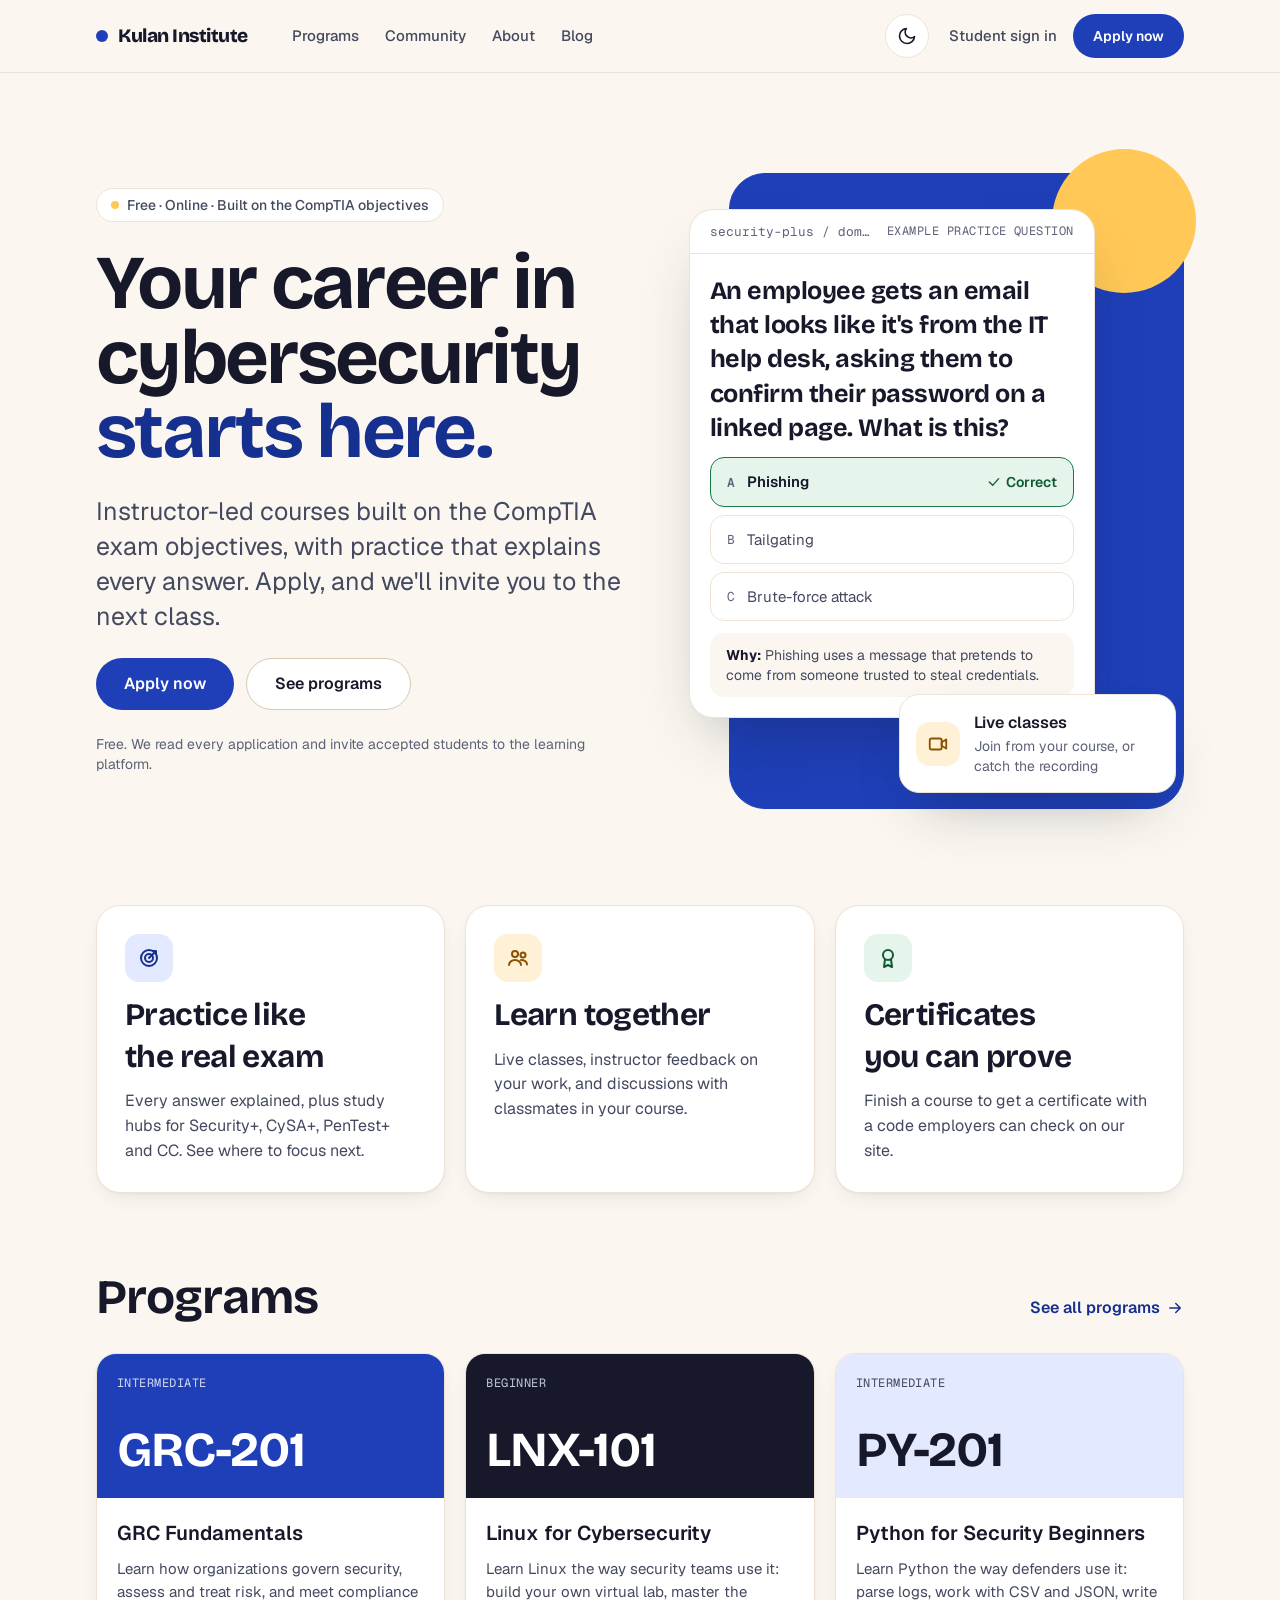
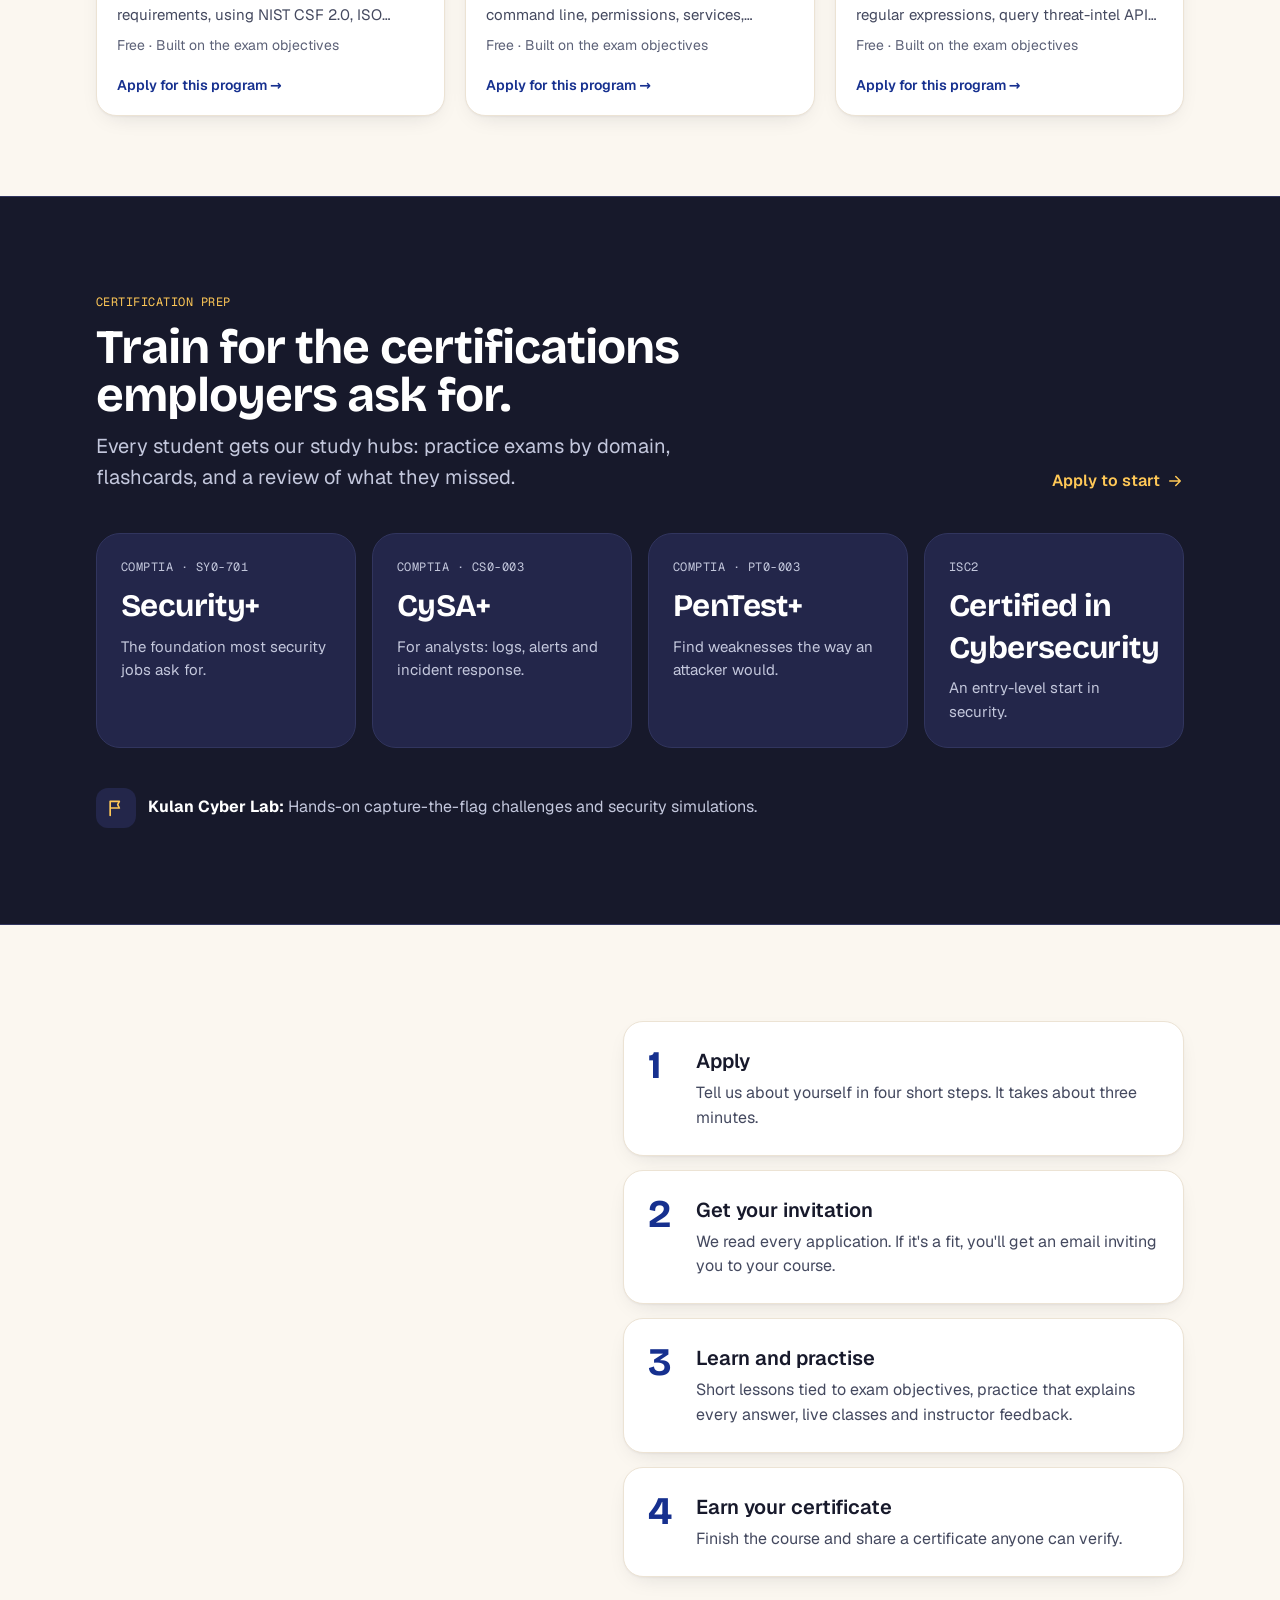
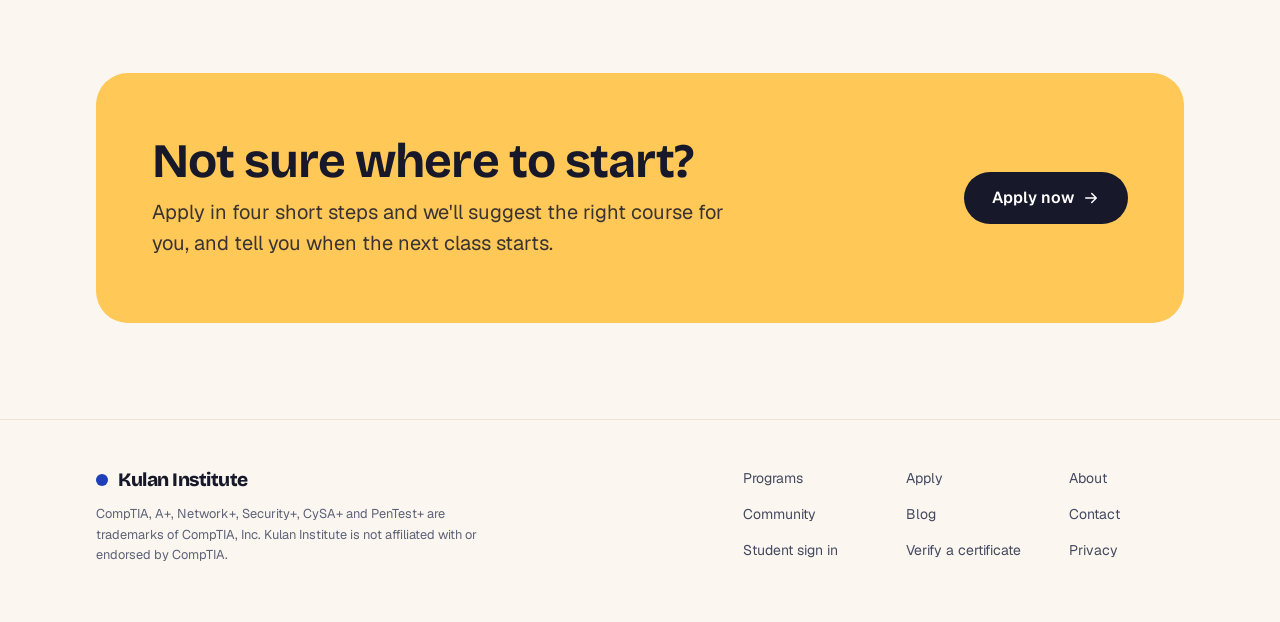
==== commit 24347e94: "Publish b460148a99f5a84c5b781f60f6c8ca81918188d3 mmohamud25/Kulan-Institute@b460148a99f5a84c5b781f60" ====
--- a/index.html
+++ b/index.html
@@ -1,3 +1,3 @@
-<!DOCTYPE html><html lang="en"><head><meta charSet="utf-8"/><meta http-equiv="Content-Security-Policy" content="default-src 'self'; script-src 'self' 'sha256-tW86dtY5X1+0/aF94Kv2MTaGige12ZD0Zq6XPw1ufGI=' 'sha256-zFhQTEVy5sF8bakN8YIwCkVIJQBaMHvxmwV5rqqHFYQ=' 'sha256-9HtK4V2a8z2kHS2c588suXX6MWH73G07lQlQC1YfA3k=' 'sha256-OBTN3RiyCV4Bq7dFqZ5a2pAXjnCcCYeTJMO2I/LYKeo=' 'sha256-MT/ePLwiXq3DWmVekQsuAyyEf3uRC1UmDjTIJTAAiGM='; style-src 'self' 'unsafe-inline'; img-src 'self' data:; font-src 'self'; connect-src 'self' https://zbwodouiuoxwetddwmei.supabase.co; form-action 'self' https://zbwodouiuoxwetddwmei.supabase.co; object-src 'none'; base-uri 'self'"/><link rel="preconnect" href="/" crossorigin=""/><meta name="viewport" content="width=device-width, initial-scale=1"/><link rel="stylesheet" href="/_next/static/chunks/1cke0y40iogbd.css" data-precedence="next"/><link rel="stylesheet" href="/_next/static/chunks/1tzkw-uop_ett.css" data-precedence="next"/><link rel="preload" as="script" fetchPriority="low" href="/_next/static/chunks/313yavk2nrpv9.js"/><script src="/_next/static/chunks/3w-b7vn2m8xim.js" async=""></script><script src="/_next/static/chunks/1zpm1gtt88qn3.js" async=""></script><script src="/_next/static/chunks/turbopack-3-ry682tkyiqk.js" async=""></script><script src="/_next/static/chunks/2de0nf22rx075.js" async=""></script><script src="/_next/static/chunks/3h77pvfoiylkv.js" async=""></script><script src="/_next/static/chunks/1r2_u93q6wsft.js" async=""></script><title>Kulan Institute: free cybersecurity courses and certification prep</title><meta name="description" content="Free cybersecurity courses built on the CompTIA exam objectives, with practice exams that explain every answer, live classes and certificates anyone can check."/><meta name="referrer" content="strict-origin-when-cross-origin"/><link rel="canonical" href="https://kulaninstitute.org/en/"/><link rel="alternate" hrefLang="en" href="https://kulaninstitute.org/en/"/><link rel="alternate" hrefLang="x-default" href="https://kulaninstitute.org/en/"/><link rel="icon" href="/favicon.ico?favicon.1zvle_rqu9w8g.ico" sizes="32x32" type="image/x-icon"/><link rel="icon" href="/icon.png?icon.43bjktrlpa4pp.png" sizes="96x96" type="image/png"/><link rel="apple-touch-icon" href="/apple-icon.png?apple-icon.1yjdqpex-1wu4.png" sizes="180x180" type="image/png"/><meta name="next-size-adjust" content=""/><script>(function(){try{var m=document.cookie.match(/(?:^|;\s*)kulan-theme=(light|dark)(?:;|$)/);if(m)document.documentElement.setAttribute("data-theme",m[1])}catch(e){}})();</script><script src="/_next/static/chunks/0cz1d0mv5g_q7.js" noModule=""></script></head><body class="bg-paper text-ink"><div hidden=""><!--$--><!--/$--></div><script>(function(){var p=location.pathname,f=p.split("/")[1];if(f==="en")return;
+<!DOCTYPE html><html lang="en"><head><meta charSet="utf-8"/><meta http-equiv="Content-Security-Policy" content="default-src 'self'; script-src 'self' 'sha256-tW86dtY5X1+0/aF94Kv2MTaGige12ZD0Zq6XPw1ufGI=' 'sha256-zFhQTEVy5sF8bakN8YIwCkVIJQBaMHvxmwV5rqqHFYQ=' 'sha256-9HtK4V2a8z2kHS2c588suXX6MWH73G07lQlQC1YfA3k=' 'sha256-OBTN3RiyCV4Bq7dFqZ5a2pAXjnCcCYeTJMO2I/LYKeo=' 'sha256-1Y1XhXJ+vdiIHfhFtmppm2oPdaQRWC1djefHZ/WSIjE='; style-src 'self' 'unsafe-inline'; img-src 'self' data:; font-src 'self'; connect-src 'self' https://zbwodouiuoxwetddwmei.supabase.co; form-action 'self' https://zbwodouiuoxwetddwmei.supabase.co; object-src 'none'; base-uri 'self'"/><link rel="preconnect" href="/" crossorigin=""/><meta name="viewport" content="width=device-width, initial-scale=1"/><link rel="stylesheet" href="/_next/static/chunks/1cke0y40iogbd.css" data-precedence="next"/><link rel="stylesheet" href="/_next/static/chunks/1tzkw-uop_ett.css" data-precedence="next"/><link rel="preload" as="script" fetchPriority="low" href="/_next/static/chunks/313yavk2nrpv9.js"/><script src="/_next/static/chunks/3w-b7vn2m8xim.js" async=""></script><script src="/_next/static/chunks/1zpm1gtt88qn3.js" async=""></script><script src="/_next/static/chunks/turbopack-3-ry682tkyiqk.js" async=""></script><script src="/_next/static/chunks/2de0nf22rx075.js" async=""></script><script src="/_next/static/chunks/3h77pvfoiylkv.js" async=""></script><script src="/_next/static/chunks/1r2_u93q6wsft.js" async=""></script><title>Kulan Institute: free cybersecurity courses and certification prep</title><meta name="description" content="Free cybersecurity courses built on the CompTIA exam objectives, with practice exams that explain every answer, live classes and certificates anyone can check."/><meta name="referrer" content="strict-origin-when-cross-origin"/><link rel="canonical" href="https://kulaninstitute.org/en/"/><link rel="alternate" hrefLang="en" href="https://kulaninstitute.org/en/"/><link rel="alternate" hrefLang="x-default" href="https://kulaninstitute.org/en/"/><link rel="icon" href="/favicon.ico?favicon.1zvle_rqu9w8g.ico" sizes="32x32" type="image/x-icon"/><link rel="icon" href="/icon.png?icon.43bjktrlpa4pp.png" sizes="96x96" type="image/png"/><link rel="apple-touch-icon" href="/apple-icon.png?apple-icon.1yjdqpex-1wu4.png" sizes="180x180" type="image/png"/><meta name="next-size-adjust" content=""/><script>(function(){try{var m=document.cookie.match(/(?:^|;\s*)kulan-theme=(light|dark)(?:;|$)/);if(m)document.documentElement.setAttribute("data-theme",m[1])}catch(e){}})();</script><script src="/_next/static/chunks/0cz1d0mv5g_q7.js" noModule=""></script></head><body class="bg-paper text-ink"><div hidden=""><!--$--><!--/$--></div><script>(function(){var p=location.pathname,f=p.split("/")[1];if(f==="en")return;
 if(f==="so"){var s=p.split("/");p=s[2]==="blog"&&s[3]?"/blog/":p.slice(3)||"/";location.replace("/en"+p+location.search+location.hash);return}
-location.replace("/en"+(false&&p!=="/"?p:"/")+location.search+location.hash)})();</script><main id="main" class="mx-auto flex max-w-xl flex-col gap-8 px-4 py-24 sm:px-8"><a class="inline-flex items-center gap-2.5 text-ink" href="/en/"><svg aria-hidden="true" width="12" height="12" viewBox="0 0 12 12" class="shrink-0"><circle cx="6" cy="6" r="6" class="fill-brand-600"></circle></svg><span class="flex flex-col leading-tight"><span class="font-display text-[19px] font-extrabold tracking-tight whitespace-nowrap">Kulan Institute</span></span></a><h1 class="display text-4xl">Kulan Institute</h1><div class="flex flex-wrap gap-3"><a hrefLang="en" class="inline-flex items-center justify-center gap-2 whitespace-nowrap rounded-full font-semibold transition-[color,background-color,border-color,transform] duration-150 enabled:active:scale-[0.98] disabled:cursor-not-allowed disabled:opacity-60 min-h-13 px-7 py-3 text-base bg-brand-600 text-on-brand hover:bg-brand-700" href="/en/">Go to the home page</a></div></main><!--$--><!--/$--><script id="_R_">(globalThis["TURBOPACK"] || (globalThis["TURBOPACK"] = [])).push({"otherChunks":["static/chunks/313yavk2nrpv9.js","static/chunks/3w-b7vn2m8xim.js","static/chunks/1zpm1gtt88qn3.js"],"runtimeModuleIds":[9192]});</script><script src="/_next/static/chunks/313yavk2nrpv9.js" async=""></script><script>(self.__next_f=self.__next_f||[]).push([0])</script><script>self.__next_f.push([1,"1:\"$Sreact.fragment\"\n2:\"/_next/static/chunks/2de0nf22rx075.js\"\n3:I[91791,[\"$2\"],\"default\"]\n4:I[65242,[\"$2\"],\"default\"]\n8:\"/_next/static/chunks/3h77pvfoiylkv.js\"\n9:I[9683,[\"$8\"],\"\"]\nc:\"ViewportBoundary\"\nd:I[5881,[\"$2\"],\"$c\"]\nf:\"MetadataBoundary\"\n10:I[5881,[\"$2\"],\"$f\"]\n11:\"$Sreact.suspense\"\n13:\"/_next/static/chunks/1r2_u93q6wsft.js\"\n14:I[37478,[\"$13\"],\"default\"]\n:HL[\"/_next/static/chunks/1cke0y40iogbd.css\",\"style\"]\n:HL[\"/_next/static/chunks/1tzkw-uop_ett.css\",\"style\"]\n:HC[\"/\",\"\"]\n5:X\n7:[[\"children\",{\"s\":\"__PAGE__\",\"h\":512,\"d\":{\"r\":[\"$\",\"$1\",\"c\",{\"children\":[[[\"$\",\"script\",null,{\"dangerouslySetInnerHTML\":{\"__html\":\"(function(){var p=location.pathname,f=p.split(\\\"/\\\")[1];if(f===\\\"en\\\")return;\\nif(f===\\\"so\\\"){var s=p.split(\\\"/\\\");p=s[2]===\\\"blog\\\"\u0026\u0026s[3]?\\\"/blog/\\\":p.slice(3)||\\\"/\\\";location.replace(\\\"/en\\\"+p+location.search+location.hash);return}\\nlocation.replace(\\\"/en\\\"+(false\u0026\u0026p!==\\\"/\\\"?p:\\\"/\\\")+location.search+location.hash)})();\"}}],[\"$\",\"main\",null,{\"id\":\"main\",\"className\":\"mx-auto flex max-w-xl flex-col gap-8 px-4 py-24 sm:px-8\",\"children\":[[\"$\",\"$L9\",null,{\"href\":\"/en/\",\"className\":\"inline-flex items-center gap-2.5 text-ink\",\"children\":[[\"$\",\"svg\",null,{\"aria-hidden\":\"true\",\"width\":12,\"height\":12,\"viewBox\":\"0 0 12 12\",\"className\":\"shrink-0\",\"children\":[\"$\",\"circle\",null,{\"cx\":\"6\",\"cy\":\"6\",\"r\":\"6\",\"className\":\"fill-brand-600\"}]}],[\"$\",\"span\",null,{\"className\":\"flex flex-col leading-tight\",\"children\":[[\"$\",\"span\",null,{\"className\":\"font-display text-[19px] font-extrabold tracking-tight whitespace-nowrap\",\"children\":\"Kulan Institute\"}],null]}]]}],[\"$\",\"h1\",null,{\"className\":\"display text-4xl\",\"children\":\"Kulan Institute\"}],[\"$\",\"div\",null,{\"className\":\"flex flex-wrap gap-3\",\"children\":[[\"$\",\"$L9\",null,{\"href\":\"/en/\",\"hrefLang\":\"en\",\"className\":\"inline-flex items-center justify-center gap-2 whitespace-nowrap rounded-full font-semibold transition-[color,background-color,border-color,transform] duration-150 enabled:active:scale-[0.98] disabled:cursor-not-allowed disabled:opacity-60 min-h-13 px-7 py-3 text-base bg-brand-600 text-on-brand hover:bg-brand-700\",\"children\":\"Go to the home page\"}],null]}]]}]],[\"$La\"],\"$Lb\"]}],\"p\":false,\"v\":null}}]]\n6:[[\"children\",{\"s\":\"(root)\",\"h\":528,\"d\":{\"r\":[\"$\",\"$1\",\"c\",{\"children\":[[[\"$\",\"link\",\"0\",{\"rel\":\"stylesheet\",\"href\":\"/_next/static/chunks/1cke0y40iogbd.css\",\"precedence\":\"next\",\"crossOrigin\":\"$undefined\",\"nonce\":\"$undefined\"}],[\"$\",\"link\",\"1\",{\"rel\":\"stylesheet\",\"href\":\"/_next/static/chunks/1tzkw-uop_ett.css\",\"precedence\":\"next\",\"crossOrigin\":\"$undefined\",\"nonce\":\"$undefined\"}]],[\"$\",\"html\",null,{\"lang\":\"en\",\"suppressHydrationWarning\":true,\"children\":[[\"$\",\"head\",null,{\"children\":[\"$\",\"script\",null,{\"dangerouslySetInnerHTML\":{\"__html\":\"(function(){try{var m=document.cookie.match(/(?:^|;\\\\s*)kulan-theme=(light|dark)(?:;|$)/);if(m)document.documentElement.setAttribute(\\\"data-theme\\\",m[1])}catch(e){}})();\"}}]}],[\"$\",\"body\",null,{\"className\":\"bg-paper text-ink\",\"children\":[\"$\",\"$L3\",null,{\"parallelRouterKey\":\"children\",\"error\":\"$undefined\",\"errorStyles\":\"$undefined\",\"errorScripts\":\"$undefined\",\"template\":[\"$\",\"$L4\",null,{}],\"templateStyles\":\"$undefined\",\"templateScripts\":\"$undefined\",\"notFound\":[[[\"$\",\"title\",null,{\"children\":\"404: This page could not be found.\"}],[\"$\",\"div\",null,{\"style\":\"$0:t:t:d:r:props:children:1:props:notFound:0:1:props:style\",\"children\":[\"$\",\"div\",null,{\"children\":[[\"$\",\"style\",null,{\"dangerouslySetInnerHTML\":{\"__html\":\"body{color:#000;background:#fff;margin:0}.next-error-h1{border-right:1px solid rgba(0,0,0,.3)}@media (prefers-color-scheme:dark){body{color:#fff;background:#000}.next-error-h1{border-right:1px solid rgba(255,255,255,.3)}}\"}}],[\"$\",\"h1\",null,{\"className\":\"next-error-h1\",\"style\":\"$0:t:t:d:r:props:children:1:props:notFound:0:1:props:children:props:children:1:props:style\",\"children\":404}],[\"$\",\"div\",null,{\"style\":\"$0:t:t:d:r:props:children:1:props:notFound:0:1:props:children:props:children:2:props:style\",\"children\":[\"$\",\"h2\",null,{\"style\":\"$0:t:t:d:r:props:children:1:props:notFound:0:1:props:children:props:children:2:props:children:props:style\",\"children\":\"This page could not be found.\"}]}]]}]}]],[]],\"forbidden\":\"$undefined\",\"unauthorized\":\"$undefined\"}]}]]}]]}],\"p\":false,\"v\":null},\"c\":\"$Q7\"}]]\n0:{\"P\":null,\"c\":[\"\",\"\"],\"q\":\"\",\"i\":false,\"t\":{\"t\":{\"s\":\"\",\"h\":528,\"d\":{\"r\":[\"$\",\"$1\",\"c\",{\"children\":[null,[\"$\",\"$L3\",null,{\"parallelRouterKey\":\"children\",\"error\":\"$undefined\",\"errorStyles\":\"$undefined\",\"errorScripts\":\"$undefined\",\"template\":[\"$\",\"$L4\",null,{}],\"templateStyles\":\"$undefined\",\"templateScripts\":\"$undefined\",\"notFound\":[[[\"$\",\"title\",null,{\"children\":\"404: This page could not be found.\"}],[\"$\",\"div\",null,{\"style\":{\"fontFamily\":\"system-ui,\\\"Segoe UI\\\",Roboto,Helvetica,Arial,sans-serif,\\\"Apple Color Emoji\\\",\\\"Segoe UI Emoji\\\"\",\"height\":\"100vh\",\"textAlign\":\"center\",\"display\":\"flex\",\"flexDirection\":\"column\",\"alignItems\":\"center\",\"justifyContent\":\"center\"},\"children\":[\"$\",\"div\",null,{\"children\":[[\"$\",\"style\",null,{\"dangerouslySetInnerHTML\":{\"__html\":\"body{color:#000;background:#fff;margin:0}.next-error-h1{border-right:1px solid rgba(0,0,0,.3)}@media (prefers-color-scheme:dark){body{color:#fff;background:#000}.next-error-h1{border-right:1px solid rgba(255,255,255,.3)}}\"}}],[\"$\",\"h1\",null,{\"className\":\"next-error-h1\",\"style\":{\"display\":\"inline-block\",\"margin\":\"0 20px 0 0\",\"padding\":\"0 23px 0 0\",\"fontSize\":24,\"fontWeight\":500,\"verticalAlign\":\"top\",\"lineHeight\":\"49px\"},\"children\":404}],[\"$\",\"div\",null,{\"style\":{\"display\":\"inline-block\"},\"children\":[\"$\",\"h2\",null,{\"style\":{\"fontSize\":14,\"fontWeight\":400,\"lineHeight\":\"49px\",\"margin\":0},\"children\":\"This page could not be found.\"}]}]]}]}]],[]],\"forbidden\":\"$undefined\",\"unauthorized\":\"$undefined\"}]]}],\"p\":false,\"v\":\"$5\"},\"c\":\"$Q6\"},\"h\":{\"r\":[\"$\",\"$1\",\"h\",{\"children\":[null,[\"$\",\"$Ld\",null,{\"children\":\"$Le\"}],[\"$\",\"$L10\",null,{\"children\":[[\"$\",\"div\",null,{\"hidden\":true,\"children\":[\"$\",\"$11\",null,{\"name\":\"Next.Metadata\",\"children\":\"$L12\"}]}],null]}],[\"$\",\"meta\",null,{\"name\":\"next-size-adjust\",\"content\":\"\"}]]}],\"p\":false,\"v\":null}},\"m\":\"$undefined\",\"G\":[\"$14\",[[\"$\",\"link\",\"0\",{\"rel\":\"stylesheet\",\"href\":\"/_next/static/chunks/1tzkw-uop_ett.css\",\"precedence\":\"next\",\"crossOrigin\":\"$undefined\",\"nonce\":\"$undefined\"}]]],\"S\":true,\"r\":\"$undefined\",\"s\":\"$undefined\",\"a\":\"$undefined\",\"l\":\"$undefined\",\"p\":\"$undefined\",\"d\":\"$undefined\",\"b\":\"E8shjdt6nTlZBrsT8BH4M\"}\n15:I[5881,[\"$2\"],\"OutletBoundary\"]\n5:C\na:[\"$\",\"script\",\"script-0\",{\"src\":\"/_next/static/chunks/3h77pvfoiylkv.js\",\"async\":true,\"nonce\":\"$undefined\"}]\nb:[\"$\",\"$L15\",null,{\"children\":[\"$\",\"$11\",null,{\"name\":\"Next.MetadataOutlet\",\"children\":\"$@16\"}]}]\ne:[[\"$\",\"meta\",\"0\",{\"charSet\":\"utf-8\"}],[\"$\",\"meta\",\"1\",{\"name\":\"viewport\",\"content\":\"width=device-width, initial-scale=1\"}]]\n17:I[1057,[\"$2\"],\"IconMark\"]\n12:[[\"$\",\"title\",\"0\",{\"children\":\"Kulan Institute: free cybersecurity courses and certification prep\"}],[\"$\",\"meta\",\"1\",{\"name\":\"description\",\"content\":\"Free cybersecurity courses built on the CompTIA exam objectives, with practice exams that explain every answer, live classes and certificates anyone can check.\"}],[\"$\",\"meta\",\"2\",{\"name\":\"referrer\",\"content\":\"strict-origin-when-cross-origin\"}],[\"$\",\"link\",\"3\",{\"rel\":\"canonical\",\"href\":\"https://kulaninstitute.org/en/\"}],[\"$\",\"link\",\"4\",{\"rel\":\"alternate\",\"hrefLang\":\"en\",\"href\":\"https://kulaninstitute.org/en/\"}],[\"$\",\"link\",\"5\",{\"rel\":\"alternate\",\"hrefLang\":\"x-default\",\"href\":\"https://kulaninstitute.org/en/\"}],[\"$\",\"link\",\"6\",{\"rel\":\"icon\",\"href\":\"/favicon.ico?favicon.1zvle_rqu9w8g.ico\",\"sizes\":\"32x32\",\"type\":\"image/x-icon\"}],[\"$\",\"link\",\"7\",{\"rel\":\"icon\",\"href\":\"/icon.png?icon.43bjktrlpa4pp.png\",\"sizes\":\"96x96\",\"type\":\"image/png\"}],[\"$\",\"link\",\"8\",{\"rel\":\"apple-touch-icon\",\"href\":\"/apple-icon.png?apple-icon.1yjdqpex-1wu4.png\",\"sizes\":\"180x180\",\"type\":\"image/png\"}],[\"$\",\"$L17\",\"9\",{}]]\n16:null\n"])</script></body></html>+location.replace("/en"+(false&&p!=="/"?p:"/")+location.search+location.hash)})();</script><main id="main" class="mx-auto flex max-w-xl flex-col gap-8 px-4 py-24 sm:px-8"><a class="inline-flex items-center gap-2.5 text-ink" href="/en/"><svg aria-hidden="true" width="12" height="12" viewBox="0 0 12 12" class="shrink-0"><circle cx="6" cy="6" r="6" class="fill-brand-600"></circle></svg><span class="flex flex-col leading-tight"><span class="font-display text-[19px] font-extrabold tracking-tight whitespace-nowrap">Kulan Institute</span></span></a><h1 class="display text-4xl">Kulan Institute</h1><div class="flex flex-wrap gap-3"><a hrefLang="en" class="inline-flex items-center justify-center gap-2 whitespace-nowrap rounded-full font-semibold transition-[color,background-color,border-color,transform] duration-150 enabled:active:scale-[0.98] disabled:cursor-not-allowed disabled:opacity-60 min-h-13 px-7 py-3 text-base bg-brand-600 text-on-brand hover:bg-brand-700" href="/en/">Go to the home page</a></div></main><!--$--><!--/$--><script id="_R_">(globalThis["TURBOPACK"] || (globalThis["TURBOPACK"] = [])).push({"otherChunks":["static/chunks/313yavk2nrpv9.js","static/chunks/3w-b7vn2m8xim.js","static/chunks/1zpm1gtt88qn3.js"],"runtimeModuleIds":[9192]});</script><script src="/_next/static/chunks/313yavk2nrpv9.js" async=""></script><script>(self.__next_f=self.__next_f||[]).push([0])</script><script>self.__next_f.push([1,"1:\"$Sreact.fragment\"\n2:\"/_next/static/chunks/2de0nf22rx075.js\"\n3:I[91791,[\"$2\"],\"default\"]\n4:I[65242,[\"$2\"],\"default\"]\n8:\"/_next/static/chunks/3h77pvfoiylkv.js\"\n9:I[9683,[\"$8\"],\"\"]\nc:\"ViewportBoundary\"\nd:I[5881,[\"$2\"],\"$c\"]\nf:\"MetadataBoundary\"\n10:I[5881,[\"$2\"],\"$f\"]\n11:\"$Sreact.suspense\"\n13:\"/_next/static/chunks/1r2_u93q6wsft.js\"\n14:I[37478,[\"$13\"],\"default\"]\n:HL[\"/_next/static/chunks/1cke0y40iogbd.css\",\"style\"]\n:HL[\"/_next/static/chunks/1tzkw-uop_ett.css\",\"style\"]\n:HC[\"/\",\"\"]\n5:X\n7:[[\"children\",{\"s\":\"__PAGE__\",\"h\":512,\"d\":{\"r\":[\"$\",\"$1\",\"c\",{\"children\":[[[\"$\",\"script\",null,{\"dangerouslySetInnerHTML\":{\"__html\":\"(function(){var p=location.pathname,f=p.split(\\\"/\\\")[1];if(f===\\\"en\\\")return;\\nif(f===\\\"so\\\"){var s=p.split(\\\"/\\\");p=s[2]===\\\"blog\\\"\u0026\u0026s[3]?\\\"/blog/\\\":p.slice(3)||\\\"/\\\";location.replace(\\\"/en\\\"+p+location.search+location.hash);return}\\nlocation.replace(\\\"/en\\\"+(false\u0026\u0026p!==\\\"/\\\"?p:\\\"/\\\")+location.search+location.hash)})();\"}}],[\"$\",\"main\",null,{\"id\":\"main\",\"className\":\"mx-auto flex max-w-xl flex-col gap-8 px-4 py-24 sm:px-8\",\"children\":[[\"$\",\"$L9\",null,{\"href\":\"/en/\",\"className\":\"inline-flex items-center gap-2.5 text-ink\",\"children\":[[\"$\",\"svg\",null,{\"aria-hidden\":\"true\",\"width\":12,\"height\":12,\"viewBox\":\"0 0 12 12\",\"className\":\"shrink-0\",\"children\":[\"$\",\"circle\",null,{\"cx\":\"6\",\"cy\":\"6\",\"r\":\"6\",\"className\":\"fill-brand-600\"}]}],[\"$\",\"span\",null,{\"className\":\"flex flex-col leading-tight\",\"children\":[[\"$\",\"span\",null,{\"className\":\"font-display text-[19px] font-extrabold tracking-tight whitespace-nowrap\",\"children\":\"Kulan Institute\"}],null]}]]}],[\"$\",\"h1\",null,{\"className\":\"display text-4xl\",\"children\":\"Kulan Institute\"}],[\"$\",\"div\",null,{\"className\":\"flex flex-wrap gap-3\",\"children\":[[\"$\",\"$L9\",null,{\"href\":\"/en/\",\"hrefLang\":\"en\",\"className\":\"inline-flex items-center justify-center gap-2 whitespace-nowrap rounded-full font-semibold transition-[color,background-color,border-color,transform] duration-150 enabled:active:scale-[0.98] disabled:cursor-not-allowed disabled:opacity-60 min-h-13 px-7 py-3 text-base bg-brand-600 text-on-brand hover:bg-brand-700\",\"children\":\"Go to the home page\"}],null]}]]}]],[\"$La\"],\"$Lb\"]}],\"p\":false,\"v\":null}}]]\n6:[[\"children\",{\"s\":\"(root)\",\"h\":528,\"d\":{\"r\":[\"$\",\"$1\",\"c\",{\"children\":[[[\"$\",\"link\",\"0\",{\"rel\":\"stylesheet\",\"href\":\"/_next/static/chunks/1cke0y40iogbd.css\",\"precedence\":\"next\",\"crossOrigin\":\"$undefined\",\"nonce\":\"$undefined\"}],[\"$\",\"link\",\"1\",{\"rel\":\"stylesheet\",\"href\":\"/_next/static/chunks/1tzkw-uop_ett.css\",\"precedence\":\"next\",\"crossOrigin\":\"$undefined\",\"nonce\":\"$undefined\"}]],[\"$\",\"html\",null,{\"lang\":\"en\",\"suppressHydrationWarning\":true,\"children\":[[\"$\",\"head\",null,{\"children\":[\"$\",\"script\",null,{\"dangerouslySetInnerHTML\":{\"__html\":\"(function(){try{var m=document.cookie.match(/(?:^|;\\\\s*)kulan-theme=(light|dark)(?:;|$)/);if(m)document.documentElement.setAttribute(\\\"data-theme\\\",m[1])}catch(e){}})();\"}}]}],[\"$\",\"body\",null,{\"className\":\"bg-paper text-ink\",\"children\":[\"$\",\"$L3\",null,{\"parallelRouterKey\":\"children\",\"error\":\"$undefined\",\"errorStyles\":\"$undefined\",\"errorScripts\":\"$undefined\",\"template\":[\"$\",\"$L4\",null,{}],\"templateStyles\":\"$undefined\",\"templateScripts\":\"$undefined\",\"notFound\":[[[\"$\",\"title\",null,{\"children\":\"404: This page could not be found.\"}],[\"$\",\"div\",null,{\"style\":\"$0:t:t:d:r:props:children:1:props:notFound:0:1:props:style\",\"children\":[\"$\",\"div\",null,{\"children\":[[\"$\",\"style\",null,{\"dangerouslySetInnerHTML\":{\"__html\":\"body{color:#000;background:#fff;margin:0}.next-error-h1{border-right:1px solid rgba(0,0,0,.3)}@media (prefers-color-scheme:dark){body{color:#fff;background:#000}.next-error-h1{border-right:1px solid rgba(255,255,255,.3)}}\"}}],[\"$\",\"h1\",null,{\"className\":\"next-error-h1\",\"style\":\"$0:t:t:d:r:props:children:1:props:notFound:0:1:props:children:props:children:1:props:style\",\"children\":404}],[\"$\",\"div\",null,{\"style\":\"$0:t:t:d:r:props:children:1:props:notFound:0:1:props:children:props:children:2:props:style\",\"children\":[\"$\",\"h2\",null,{\"style\":\"$0:t:t:d:r:props:children:1:props:notFound:0:1:props:children:props:children:2:props:children:props:style\",\"children\":\"This page could not be found.\"}]}]]}]}]],[]],\"forbidden\":\"$undefined\",\"unauthorized\":\"$undefined\"}]}]]}]]}],\"p\":false,\"v\":null},\"c\":\"$Q7\"}]]\n0:{\"P\":null,\"c\":[\"\",\"\"],\"q\":\"\",\"i\":false,\"t\":{\"t\":{\"s\":\"\",\"h\":528,\"d\":{\"r\":[\"$\",\"$1\",\"c\",{\"children\":[null,[\"$\",\"$L3\",null,{\"parallelRouterKey\":\"children\",\"error\":\"$undefined\",\"errorStyles\":\"$undefined\",\"errorScripts\":\"$undefined\",\"template\":[\"$\",\"$L4\",null,{}],\"templateStyles\":\"$undefined\",\"templateScripts\":\"$undefined\",\"notFound\":[[[\"$\",\"title\",null,{\"children\":\"404: This page could not be found.\"}],[\"$\",\"div\",null,{\"style\":{\"fontFamily\":\"system-ui,\\\"Segoe UI\\\",Roboto,Helvetica,Arial,sans-serif,\\\"Apple Color Emoji\\\",\\\"Segoe UI Emoji\\\"\",\"height\":\"100vh\",\"textAlign\":\"center\",\"display\":\"flex\",\"flexDirection\":\"column\",\"alignItems\":\"center\",\"justifyContent\":\"center\"},\"children\":[\"$\",\"div\",null,{\"children\":[[\"$\",\"style\",null,{\"dangerouslySetInnerHTML\":{\"__html\":\"body{color:#000;background:#fff;margin:0}.next-error-h1{border-right:1px solid rgba(0,0,0,.3)}@media (prefers-color-scheme:dark){body{color:#fff;background:#000}.next-error-h1{border-right:1px solid rgba(255,255,255,.3)}}\"}}],[\"$\",\"h1\",null,{\"className\":\"next-error-h1\",\"style\":{\"display\":\"inline-block\",\"margin\":\"0 20px 0 0\",\"padding\":\"0 23px 0 0\",\"fontSize\":24,\"fontWeight\":500,\"verticalAlign\":\"top\",\"lineHeight\":\"49px\"},\"children\":404}],[\"$\",\"div\",null,{\"style\":{\"display\":\"inline-block\"},\"children\":[\"$\",\"h2\",null,{\"style\":{\"fontSize\":14,\"fontWeight\":400,\"lineHeight\":\"49px\",\"margin\":0},\"children\":\"This page could not be found.\"}]}]]}]}]],[]],\"forbidden\":\"$undefined\",\"unauthorized\":\"$undefined\"}]]}],\"p\":false,\"v\":\"$5\"},\"c\":\"$Q6\"},\"h\":{\"r\":[\"$\",\"$1\",\"h\",{\"children\":[null,[\"$\",\"$Ld\",null,{\"children\":\"$Le\"}],[\"$\",\"$L10\",null,{\"children\":[[\"$\",\"div\",null,{\"hidden\":true,\"children\":[\"$\",\"$11\",null,{\"name\":\"Next.Metadata\",\"children\":\"$L12\"}]}],null]}],[\"$\",\"meta\",null,{\"name\":\"next-size-adjust\",\"content\":\"\"}]]}],\"p\":false,\"v\":null}},\"m\":\"$undefined\",\"G\":[\"$14\",[[\"$\",\"link\",\"0\",{\"rel\":\"stylesheet\",\"href\":\"/_next/static/chunks/1tzkw-uop_ett.css\",\"precedence\":\"next\",\"crossOrigin\":\"$undefined\",\"nonce\":\"$undefined\"}]]],\"S\":true,\"r\":\"$undefined\",\"s\":\"$undefined\",\"a\":\"$undefined\",\"l\":\"$undefined\",\"p\":\"$undefined\",\"d\":\"$undefined\",\"b\":\"vX3RiqJtshp2FedoHqL2l\"}\n15:I[5881,[\"$2\"],\"OutletBoundary\"]\n5:C\na:[\"$\",\"script\",\"script-0\",{\"src\":\"/_next/static/chunks/3h77pvfoiylkv.js\",\"async\":true,\"nonce\":\"$undefined\"}]\nb:[\"$\",\"$L15\",null,{\"children\":[\"$\",\"$11\",null,{\"name\":\"Next.MetadataOutlet\",\"children\":\"$@16\"}]}]\ne:[[\"$\",\"meta\",\"0\",{\"charSet\":\"utf-8\"}],[\"$\",\"meta\",\"1\",{\"name\":\"viewport\",\"content\":\"width=device-width, initial-scale=1\"}]]\n17:I[1057,[\"$2\"],\"IconMark\"]\n12:[[\"$\",\"title\",\"0\",{\"children\":\"Kulan Institute: free cybersecurity courses and certification prep\"}],[\"$\",\"meta\",\"1\",{\"name\":\"description\",\"content\":\"Free cybersecurity courses built on the CompTIA exam objectives, with practice exams that explain every answer, live classes and certificates anyone can check.\"}],[\"$\",\"meta\",\"2\",{\"name\":\"referrer\",\"content\":\"strict-origin-when-cross-origin\"}],[\"$\",\"link\",\"3\",{\"rel\":\"canonical\",\"href\":\"https://kulaninstitute.org/en/\"}],[\"$\",\"link\",\"4\",{\"rel\":\"alternate\",\"hrefLang\":\"en\",\"href\":\"https://kulaninstitute.org/en/\"}],[\"$\",\"link\",\"5\",{\"rel\":\"alternate\",\"hrefLang\":\"x-default\",\"href\":\"https://kulaninstitute.org/en/\"}],[\"$\",\"link\",\"6\",{\"rel\":\"icon\",\"href\":\"/favicon.ico?favicon.1zvle_rqu9w8g.ico\",\"sizes\":\"32x32\",\"type\":\"image/x-icon\"}],[\"$\",\"link\",\"7\",{\"rel\":\"icon\",\"href\":\"/icon.png?icon.43bjktrlpa4pp.png\",\"sizes\":\"96x96\",\"type\":\"image/png\"}],[\"$\",\"link\",\"8\",{\"rel\":\"apple-touch-icon\",\"href\":\"/apple-icon.png?apple-icon.1yjdqpex-1wu4.png\",\"sizes\":\"180x180\",\"type\":\"image/png\"}],[\"$\",\"$L17\",\"9\",{}]]\n16:null\n"])</script></body></html>
